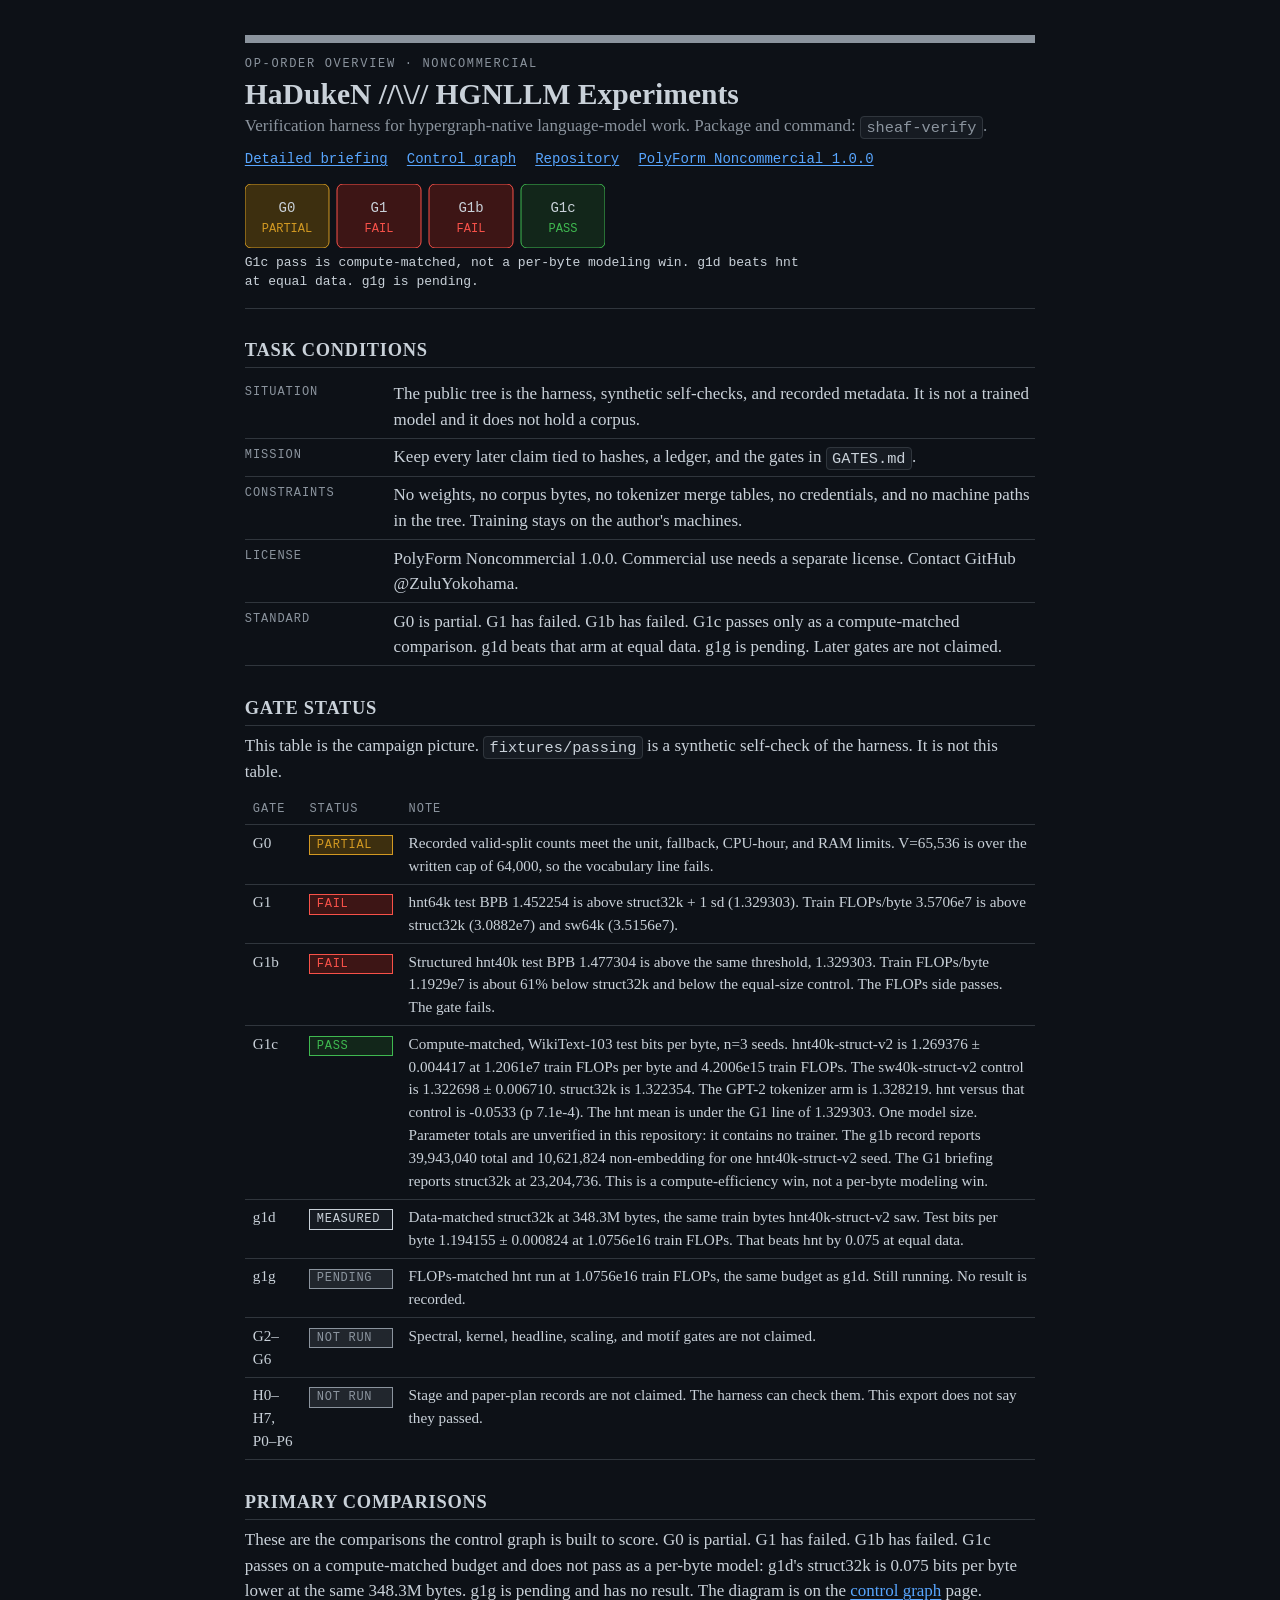
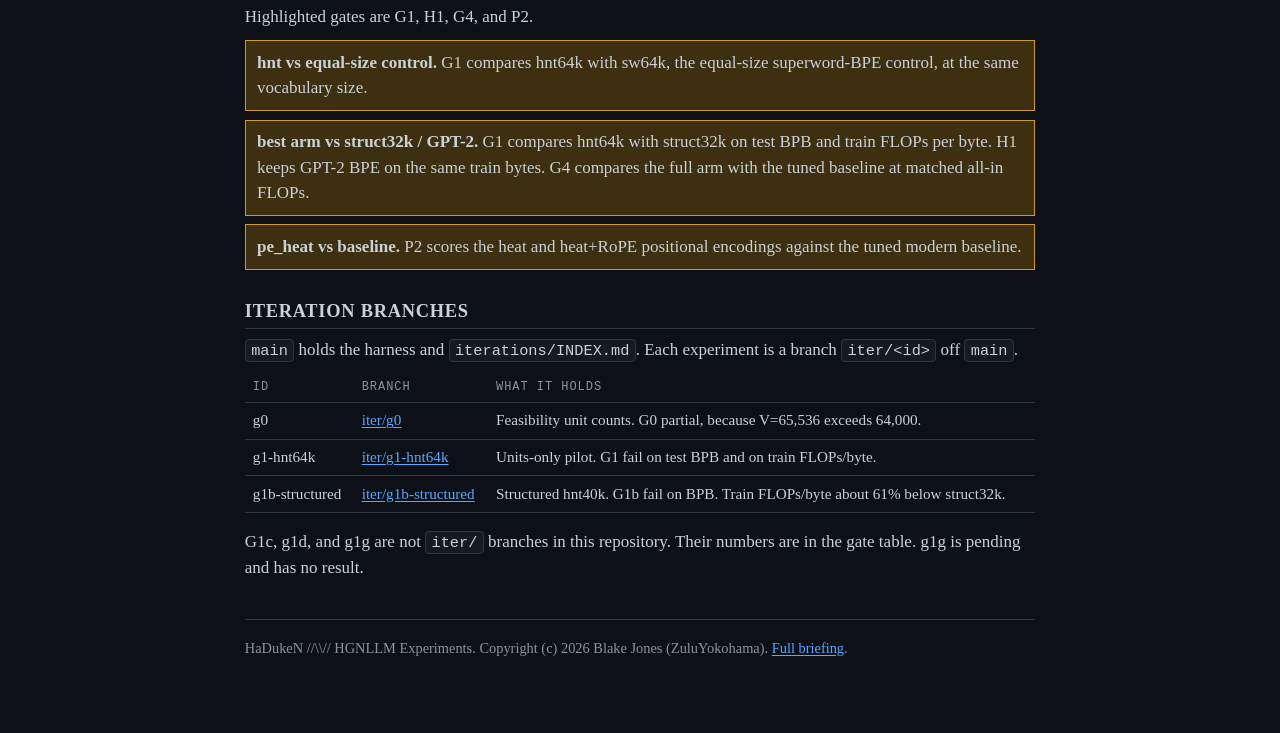
==== docs/index.html @ b0532131 "Date the results amendment 2026-11-23 and mark parameter totals unverified. This repository has no t" ====
<!DOCTYPE html>
<html lang="en">
<head>
  <meta charset="utf-8">
  <meta name="viewport" content="width=device-width, initial-scale=1">
  <meta name="theme-color" content="#0d1117">
  <title>HaDukeN //\\// HGNLLM Experiments — overview</title>
  <link rel="stylesheet" href="style.css">
</head>
<body>
  <header class="banner">
    <p class="kicker">Op-order overview · noncommercial</p>
    <h1>HaDukeN //\\// HGNLLM Experiments</h1>
    <p class="sub">Verification harness for hypergraph-native language-model work. Package and command: <code>sheaf-verify</code>.</p>
    <nav class="local">
      <a href="briefing.html">Detailed briefing</a>
      <a href="graph.html">Control graph</a>
      <a href="https://github.com/ZuluYokohama/HaDukeNN_LLM">Repository</a>
      <a href="https://github.com/ZuluYokohama/HaDukeNN_LLM/blob/main/LICENSE">PolyForm Noncommercial 1.0.0</a>
    </nav>
    <svg class="status-strip" viewBox="0 0 360 64" role="img" aria-label="Gate status: G0 partial, G1 fail, G1b fail, G1c pass (compute-matched). g1g pending.">
      <title>Gate status: G0 partial, G1 fail, G1b fail, G1c pass (compute-matched). g1g pending.</title>
      <rect x="0" y="0" width="84" height="64" rx="6" fill="var(--partial-bg)" stroke="var(--partial)"/>
      <text x="42" y="28" text-anchor="middle" font-family="ui-monospace, Menlo, Consolas, monospace" font-size="14" fill="var(--ink)">G0</text>
      <text x="42" y="48" text-anchor="middle" font-family="ui-monospace, Menlo, Consolas, monospace" font-size="12" fill="var(--partial)">PARTIAL</text>
      <rect x="92" y="0" width="84" height="64" rx="6" fill="var(--fail-bg)" stroke="var(--fail)"/>
      <text x="134" y="28" text-anchor="middle" font-family="ui-monospace, Menlo, Consolas, monospace" font-size="14" fill="var(--ink)">G1</text>
      <text x="134" y="48" text-anchor="middle" font-family="ui-monospace, Menlo, Consolas, monospace" font-size="12" fill="var(--fail)">FAIL</text>
      <rect x="184" y="0" width="84" height="64" rx="6" fill="var(--fail-bg)" stroke="var(--fail)"/>
      <text x="226" y="28" text-anchor="middle" font-family="ui-monospace, Menlo, Consolas, monospace" font-size="14" fill="var(--ink)">G1b</text>
      <text x="226" y="48" text-anchor="middle" font-family="ui-monospace, Menlo, Consolas, monospace" font-size="12" fill="var(--fail)">FAIL</text>
      <rect x="276" y="0" width="84" height="64" rx="6" fill="var(--pass-bg)" stroke="var(--pass)"/>
      <text x="318" y="28" text-anchor="middle" font-family="ui-monospace, Menlo, Consolas, monospace" font-size="14" fill="var(--ink)">G1c</text>
      <text x="318" y="48" text-anchor="middle" font-family="ui-monospace, Menlo, Consolas, monospace" font-size="12" fill="var(--pass)">PASS</text>
    </svg>
    <p class="strip-note">G1c pass is compute-matched, not a per-byte modeling win. g1d beats hnt at equal data. g1g is pending.</p>
  </header>

  <h2>Task conditions</h2>
  <dl class="conditions">
    <div>
      <dt>Situation</dt>
      <dd>The public tree is the harness, synthetic self-checks, and recorded metadata. It is not a trained model and it does not hold a corpus.</dd>
    </div>
    <div>
      <dt>Mission</dt>
      <dd>Keep every later claim tied to hashes, a ledger, and the gates in <code>GATES.md</code>.</dd>
    </div>
    <div>
      <dt>Constraints</dt>
      <dd>No weights, no corpus bytes, no tokenizer merge tables, no credentials, and no machine paths in the tree. Training stays on the author's machines.</dd>
    </div>
    <div>
      <dt>License</dt>
      <dd>PolyForm Noncommercial 1.0.0. Commercial use needs a separate license. Contact GitHub @ZuluYokohama.</dd>
    </div>
    <div>
      <dt>Standard</dt>
      <dd>G0 is partial. G1 has failed. G1b has failed. G1c passes only as a compute-matched comparison. g1d beats that arm at equal data. g1g is pending. Later gates are not claimed.</dd>
    </div>
  </dl>

  <h2>Gate status</h2>
  <p>This table is the campaign picture. <code>fixtures/passing</code> is a synthetic self-check of the harness. It is not this table.</p>
  <div class="table-scroll">
  <table>
    <thead>
      <tr><th>Gate</th><th>Status</th><th>Note</th></tr>
    </thead>
    <tbody>
      <tr>
        <td>G0</td>
        <td><span class="status partial">partial</span></td>
        <td>Recorded valid-split counts meet the unit, fallback, CPU-hour, and RAM limits. V=65,536 is over the written cap of 64,000, so the vocabulary line fails.</td>
      </tr>
      <tr>
        <td>G1</td>
        <td><span class="status fail">fail</span></td>
        <td>hnt64k test BPB 1.452254 is above struct32k + 1 sd (1.329303). Train FLOPs/byte 3.5706e7 is above struct32k (3.0882e7) and sw64k (3.5156e7).</td>
      </tr>
      <tr>
        <td>G1b</td>
        <td><span class="status fail">fail</span></td>
        <td>Structured hnt40k test BPB 1.477304 is above the same threshold, 1.329303. Train FLOPs/byte 1.1929e7 is about 61% below struct32k and below the equal-size control. The FLOPs side passes. The gate fails.</td>
      </tr>
      <tr>
        <td>G1c</td>
        <td><span class="status pass">pass</span></td>
        <td>Compute-matched, WikiText-103 test bits per byte, n=3 seeds. hnt40k-struct-v2 is 1.269376 ± 0.004417 at 1.2061e7 train FLOPs per byte and 4.2006e15 train FLOPs. The sw40k-struct-v2 control is 1.322698 ± 0.006710. struct32k is 1.322354. The GPT-2 tokenizer arm is 1.328219. hnt versus that control is -0.0533 (p 7.1e-4). The hnt mean is under the G1 line of 1.329303. One model size. Parameter totals are unverified in this repository: it contains no trainer. The g1b record reports 39,943,040 total and 10,621,824 non-embedding for one hnt40k-struct-v2 seed. The G1 briefing reports struct32k at 23,204,736. This is a compute-efficiency win, not a per-byte modeling win.</td>
      </tr>
      <tr>
        <td>g1d</td>
        <td><span class="status note">measured</span></td>
        <td>Data-matched struct32k at 348.3M bytes, the same train bytes hnt40k-struct-v2 saw. Test bits per byte 1.194155 ± 0.000824 at 1.0756e16 train FLOPs. That beats hnt by 0.075 at equal data.</td>
      </tr>
      <tr>
        <td>g1g</td>
        <td><span class="status idle">pending</span></td>
        <td>FLOPs-matched hnt run at 1.0756e16 train FLOPs, the same budget as g1d. Still running. No result is recorded.</td>
      </tr>
      <tr>
        <td>G2–G6</td>
        <td><span class="status idle">not run</span></td>
        <td>Spectral, kernel, headline, scaling, and motif gates are not claimed.</td>
      </tr>
      <tr>
        <td>H0–H7, P0–P6</td>
        <td><span class="status idle">not run</span></td>
        <td>Stage and paper-plan records are not claimed. The harness can check them. This export does not say they passed.</td>
      </tr>
    </tbody>
  </table>
  </div>

  <h2>Primary comparisons</h2>
  <p>These are the comparisons the control graph is built to score. G0 is partial. G1 has failed. G1b has failed. G1c passes on a compute-matched budget and does not pass as a per-byte model: g1d's struct32k is 0.075 bits per byte lower at the same 348.3M bytes. g1g is pending and has no result. The diagram is on the <a href="graph.html">control graph</a> page. Highlighted gates are G1, H1, G4, and P2.</p>
  <ul class="comparisons">
    <li class="compare"><strong>hnt vs equal-size control.</strong> G1 compares hnt64k with sw64k, the equal-size superword-BPE control, at the same vocabulary size.</li>
    <li class="compare"><strong>best arm vs struct32k / GPT-2.</strong> G1 compares hnt64k with struct32k on test BPB and train FLOPs per byte. H1 keeps GPT-2 BPE on the same train bytes. G4 compares the full arm with the tuned baseline at matched all-in FLOPs.</li>
    <li class="compare"><strong>pe_heat vs baseline.</strong> P2 scores the heat and heat+RoPE positional encodings against the tuned modern baseline.</li>
  </ul>

  <h2>Iteration branches</h2>
  <p><code>main</code> holds the harness and <code>iterations/INDEX.md</code>. Each experiment is a branch <code>iter/&lt;id&gt;</code> off <code>main</code>.</p>
  <div class="table-scroll">
  <table>
    <thead>
      <tr><th>Id</th><th>Branch</th><th>What it holds</th></tr>
    </thead>
    <tbody>
      <tr>
        <td>g0</td>
        <td><a href="https://github.com/ZuluYokohama/HaDukeNN_LLM/tree/iter/g0">iter/g0</a></td>
        <td>Feasibility unit counts. G0 partial, because V=65,536 exceeds 64,000.</td>
      </tr>
      <tr>
        <td>g1-hnt64k</td>
        <td><a href="https://github.com/ZuluYokohama/HaDukeNN_LLM/tree/iter/g1-hnt64k">iter/g1-hnt64k</a></td>
        <td>Units-only pilot. G1 fail on test BPB and on train FLOPs/byte.</td>
      </tr>
      <tr>
        <td>g1b-structured</td>
        <td><a href="https://github.com/ZuluYokohama/HaDukeNN_LLM/tree/iter/g1b-structured">iter/g1b-structured</a></td>
        <td>Structured hnt40k. G1b fail on BPB. Train FLOPs/byte about 61% below struct32k.</td>
      </tr>
    </tbody>
  </table>
  </div>
  <p>G1c, g1d, and g1g are not <code>iter/</code> branches in this repository. Their numbers are in the gate table. g1g is pending and has no result.</p>

  <footer class="colophon">
    <p>HaDukeN //\\// HGNLLM Experiments. Copyright (c) 2026 Blake Jones (ZuluYokohama). <a href="briefing.html">Full briefing</a>.</p>
  </footer>
</body>
</html>
---- docs/style.css ----
:root {
  color-scheme: dark;
  --ink: #c9d1d9;
  --muted: #8b949e;
  --paper: #0d1117;
  --sheet: #161b22;
  --rule: #30363d;
  --banner-rule: #8b949e;
  --link: #58a6ff;
  --link-hover: #79c0ff;
  --code-bg: #161b22;
  --partial: #d29922;
  --partial-bg: #3d2f0f;
  --fail: #f85149;
  --fail-bg: #3d1515;
  --idle: #8b949e;
  --idle-bg: #21262d;
  --pass: #3fb950;
  --pass-bg: #12261a;
}

* { box-sizing: border-box; }

html { background: var(--paper); color: var(--ink); }

::selection {
  background: #1f4b7a;
  color: var(--ink);
}

body {
  margin: 0 auto;
  max-width: 52rem;
  padding: 2.2rem 1.3rem 4rem;
  font: 17px/1.5 "Iowan Old Style", Palatino, "Palatino Linotype", Georgia, serif;
}

header.banner {
  border-top: 8px solid var(--banner-rule);
  border-bottom: 1px solid var(--rule);
  padding: 0.8rem 0 1rem;
  margin-bottom: 1.4rem;
}

.kicker {
  margin: 0;
  font: 12px/1.4 ui-monospace, "Cascadia Mono", Menlo, Consolas, monospace;
  letter-spacing: 0.14em;
  text-transform: uppercase;
  color: var(--muted);
}

h1 {
  margin: 0.25rem 0 0.15rem;
  font-size: 1.85rem;
  line-height: 1.15;
  font-weight: 650;
}

h2 {
  margin: 1.8rem 0 0.45rem;
  font-size: 1.15rem;
  letter-spacing: 0.04em;
  text-transform: uppercase;
  border-bottom: 1px solid var(--rule);
  padding-bottom: 0.15rem;
}

h3 { margin: 1.1rem 0 0.2rem; font-size: 1.02rem; }

p { margin: 0.45rem 0 0.7rem; }

a {
  color: var(--link);
  text-underline-offset: 0.15em;
}

a:hover { color: var(--link-hover); }

a:focus-visible {
  outline: 2px solid var(--link);
  outline-offset: 2px;
}

code {
  font-family: ui-monospace, "Cascadia Mono", Menlo, Consolas, monospace;
  font-size: 0.9em;
  background: var(--code-bg);
  border: 1px solid var(--rule);
  border-radius: 4px;
  padding: 0.1em 0.35em;
}

.sub { margin: 0; color: var(--muted); }

nav.local {
  display: flex;
  flex-wrap: wrap;
  gap: 0.8rem 1.2rem;
  margin: 0.7rem 0 0;
  font: 14px/1.4 ui-monospace, "Cascadia Mono", Menlo, Consolas, monospace;
}

table {
  width: 100%;
  border-collapse: collapse;
  margin: 0.6rem 0 1rem;
  font-size: 0.95rem;
}

th, td {
  text-align: left;
  vertical-align: top;
  padding: 0.4rem 0.5rem;
  border-bottom: 1px solid var(--rule);
}

th {
  font: 12px/1.3 ui-monospace, "Cascadia Mono", Menlo, Consolas, monospace;
  letter-spacing: 0.08em;
  text-transform: uppercase;
  color: var(--muted);
}

.status {
  display: inline-block;
  min-width: 5.2rem;
  padding: 0.05rem 0.4rem;
  font: 12px/1.4 ui-monospace, "Cascadia Mono", Menlo, Consolas, monospace;
  letter-spacing: 0.06em;
  text-transform: uppercase;
  border: 1px solid currentColor;
}

.status.partial { color: var(--partial); background: var(--partial-bg); }
.status.fail { color: var(--fail); background: var(--fail-bg); }
.status.idle { color: var(--idle); background: var(--idle-bg); }
.status.pass { color: var(--pass); background: var(--pass-bg); }
.status.note { color: var(--ink); background: var(--sheet); }

dl.conditions { margin: 0.4rem 0 1rem; }
dl.conditions div {
  display: grid;
  grid-template-columns: 8.5rem 1fr;
  gap: 0.4rem 0.8rem;
  padding: 0.35rem 0;
  border-bottom: 1px solid var(--rule);
}
dt {
  font: 12px/1.4 ui-monospace, "Cascadia Mono", Menlo, Consolas, monospace;
  letter-spacing: 0.08em;
  text-transform: uppercase;
  color: var(--muted);
  padding-top: 0.15rem;
}
dd { margin: 0; }

ol.order { padding-left: 1.2rem; }
ol.order li { margin: 0.35rem 0; }

footer.colophon {
  margin-top: 2.4rem;
  padding-top: 0.7rem;
  border-top: 1px solid var(--rule);
  color: var(--muted);
  font-size: 0.9rem;
}

ul.comparisons { list-style: none; padding: 0; margin: 0.4rem 0 1rem; }
ul.comparisons li {
  margin: 0 0 0.55rem;
  padding: 0.55rem 0.7rem;
  border: 1px solid var(--rule);
  background: var(--sheet);
}
ul.comparisons li.compare {
  border-color: var(--partial);
  background: var(--partial-bg);
}

.control {
  display: grid;
  grid-template-columns: repeat(9, minmax(4.2rem, 1fr));
  gap: 0.4rem 0.3rem;
  margin: 0.6rem 0 1rem;
  overflow-x: auto;
}
.node {
  border: 1px solid var(--rule);
  background: var(--sheet);
  padding: 0.35rem 0.2rem;
  text-align: center;
  font: 13px/1.3 ui-monospace, "Cascadia Mono", Menlo, Consolas, monospace;
}
.node small { display: block; font: 11px/1.25 Palatino, Georgia, serif; color: var(--muted); }
.node.compare {
  border-color: var(--partial);
  background: var(--partial-bg);
  font-weight: 650;
}
/* 11px captions on the partial wash. --muted there is 4.24:1, under WCAG AA. */
.node.compare small { color: var(--ink); }
pre.mermaid {
  overflow-x: auto;
  padding: 0.8rem;
  background: var(--code-bg);
  color: var(--ink);
  border: 1px solid var(--rule);
  font: 13px/1.35 ui-monospace, "Cascadia Mono", Menlo, Consolas, monospace;
}

@media (max-width: 640px) {
  body { padding: 1.2rem 0.9rem 3rem; }
  dl.conditions div { grid-template-columns: 1fr; gap: 0.1rem; }
  h1 { font-size: 1.45rem; }
  .control { grid-template-columns: repeat(3, minmax(4.2rem, 1fr)); }
}

svg.status-strip {
  width: 100%;
  max-width: 22.5rem;
  height: auto;
  display: block;
  margin: 0.85rem 0 0.15rem;
}

.strip-note {
  margin: 0.4rem 0 0;
  max-width: 36rem;
  color: var(--ink);
  font: 13px/1.45 ui-monospace, "Cascadia Mono", Menlo, Consolas, monospace;
}

.table-scroll {
  overflow-x: auto;
  -webkit-overflow-scrolling: touch;
  margin: 0.6rem 0 1rem;
}

.table-scroll table { margin: 0; }

@media (max-width: 640px) {
  table { font-size: 0.88rem; }
  nav.local a { display: inline-block; padding: 0.35rem 0; }
  .table-scroll { margin-left: -0.15rem; margin-right: -0.15rem; }
}
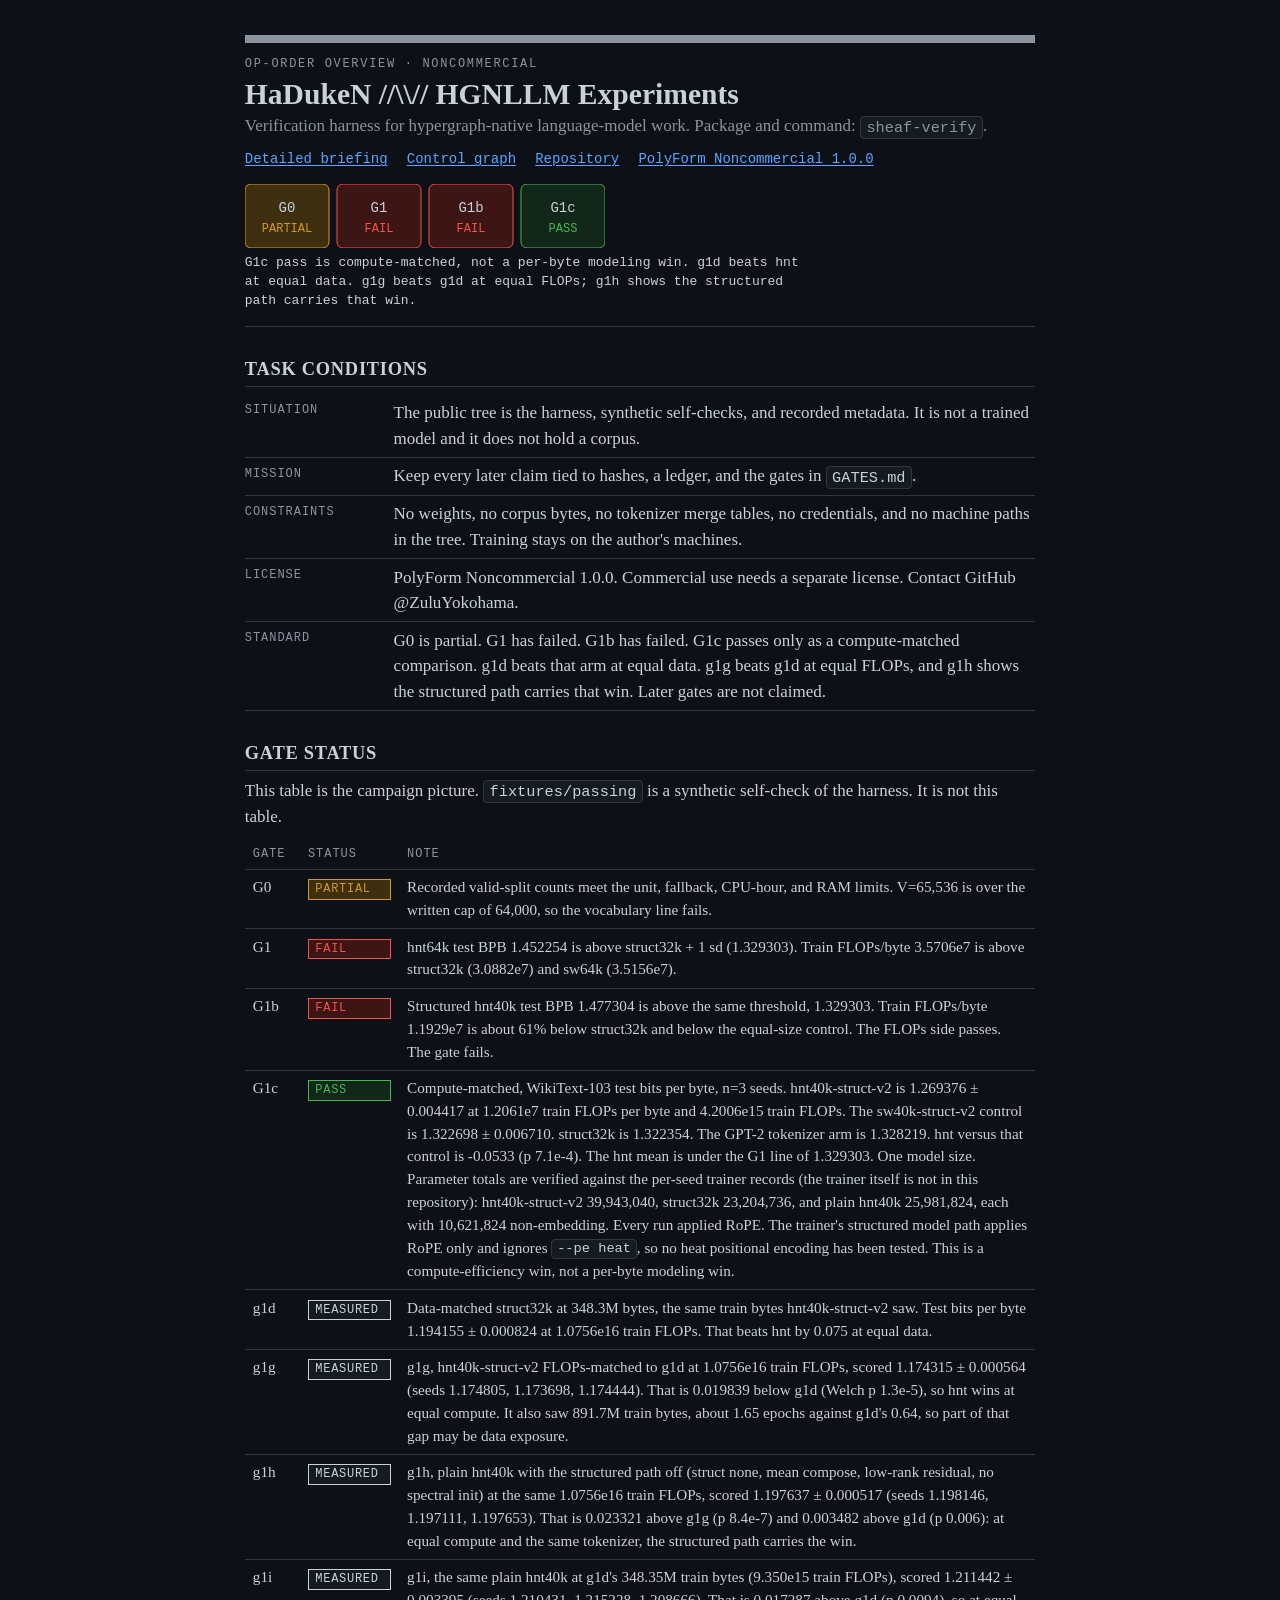
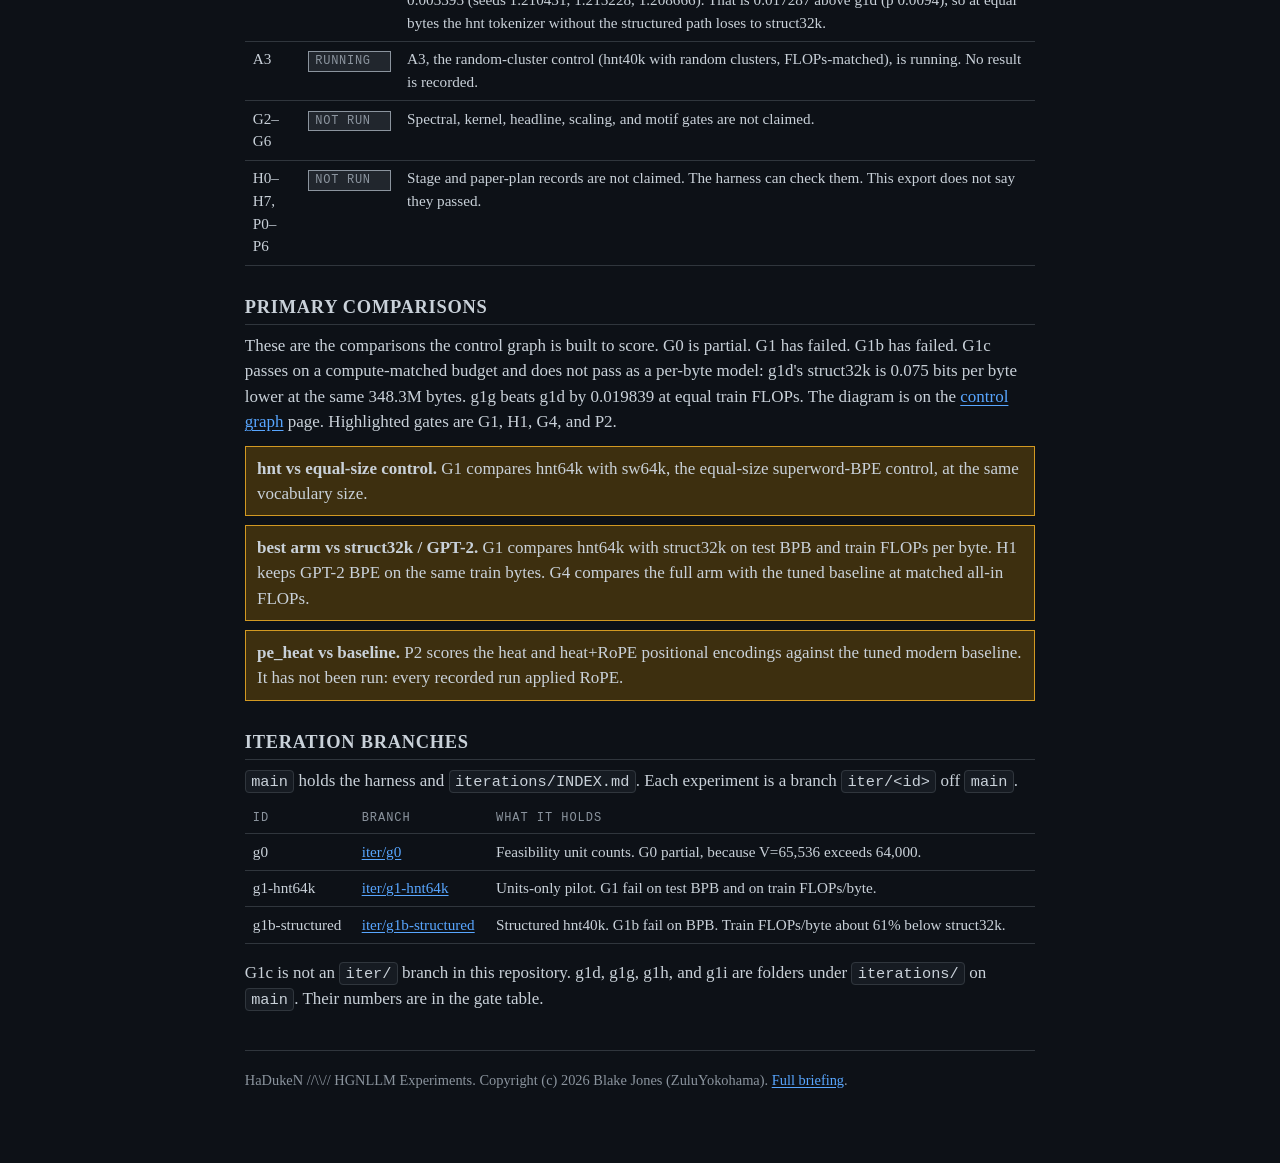
==== commit d3df4992: "Record g1g/g1h/g1i results, tri-state gate trace, generated control graph Results (WikiText-103 test" ====
--- a/docs/index.html
+++ b/docs/index.html
@@ -18,8 +18,8 @@
       <a href="https://github.com/ZuluYokohama/HaDukeNN_LLM">Repository</a>
       <a href="https://github.com/ZuluYokohama/HaDukeNN_LLM/blob/main/LICENSE">PolyForm Noncommercial 1.0.0</a>
     </nav>
-    <svg class="status-strip" viewBox="0 0 360 64" role="img" aria-label="Gate status: G0 partial, G1 fail, G1b fail, G1c pass (compute-matched). g1g pending.">
-      <title>Gate status: G0 partial, G1 fail, G1b fail, G1c pass (compute-matched). g1g pending.</title>
+    <svg class="status-strip" viewBox="0 0 360 64" role="img" aria-label="Gate status: G0 partial, G1 fail, G1b fail, G1c pass (compute-matched). g1g, g1h, g1i measured.">
+      <title>Gate status: G0 partial, G1 fail, G1b fail, G1c pass (compute-matched). g1g, g1h, g1i measured.</title>
       <rect x="0" y="0" width="84" height="64" rx="6" fill="var(--partial-bg)" stroke="var(--partial)"/>
       <text x="42" y="28" text-anchor="middle" font-family="ui-monospace, Menlo, Consolas, monospace" font-size="14" fill="var(--ink)">G0</text>
       <text x="42" y="48" text-anchor="middle" font-family="ui-monospace, Menlo, Consolas, monospace" font-size="12" fill="var(--partial)">PARTIAL</text>
@@ -33,7 +33,7 @@
       <text x="318" y="28" text-anchor="middle" font-family="ui-monospace, Menlo, Consolas, monospace" font-size="14" fill="var(--ink)">G1c</text>
       <text x="318" y="48" text-anchor="middle" font-family="ui-monospace, Menlo, Consolas, monospace" font-size="12" fill="var(--pass)">PASS</text>
     </svg>
-    <p class="strip-note">G1c pass is compute-matched, not a per-byte modeling win. g1d beats hnt at equal data. g1g is pending.</p>
+    <p class="strip-note">G1c pass is compute-matched, not a per-byte modeling win. g1d beats hnt at equal data. g1g beats g1d at equal FLOPs; g1h shows the structured path carries that win.</p>
   </header>
 
   <h2>Task conditions</h2>
@@ -56,7 +56,7 @@
     </div>
     <div>
       <dt>Standard</dt>
-      <dd>G0 is partial. G1 has failed. G1b has failed. G1c passes only as a compute-matched comparison. g1d beats that arm at equal data. g1g is pending. Later gates are not claimed.</dd>
+      <dd>G0 is partial. G1 has failed. G1b has failed. G1c passes only as a compute-matched comparison. g1d beats that arm at equal data. g1g beats g1d at equal FLOPs, and g1h shows the structured path carries that win. Later gates are not claimed.</dd>
     </div>
   </dl>
 
@@ -86,7 +86,7 @@
       <tr>
         <td>G1c</td>
         <td><span class="status pass">pass</span></td>
-        <td>Compute-matched, WikiText-103 test bits per byte, n=3 seeds. hnt40k-struct-v2 is 1.269376 ± 0.004417 at 1.2061e7 train FLOPs per byte and 4.2006e15 train FLOPs. The sw40k-struct-v2 control is 1.322698 ± 0.006710. struct32k is 1.322354. The GPT-2 tokenizer arm is 1.328219. hnt versus that control is -0.0533 (p 7.1e-4). The hnt mean is under the G1 line of 1.329303. One model size. Parameter totals are unverified in this repository: it contains no trainer. The g1b record reports 39,943,040 total and 10,621,824 non-embedding for one hnt40k-struct-v2 seed. The G1 briefing reports struct32k at 23,204,736. This is a compute-efficiency win, not a per-byte modeling win.</td>
+        <td>Compute-matched, WikiText-103 test bits per byte, n=3 seeds. hnt40k-struct-v2 is 1.269376 ± 0.004417 at 1.2061e7 train FLOPs per byte and 4.2006e15 train FLOPs. The sw40k-struct-v2 control is 1.322698 ± 0.006710. struct32k is 1.322354. The GPT-2 tokenizer arm is 1.328219. hnt versus that control is -0.0533 (p 7.1e-4). The hnt mean is under the G1 line of 1.329303. One model size. Parameter totals are verified against the per-seed trainer records (the trainer itself is not in this repository): hnt40k-struct-v2 39,943,040, struct32k 23,204,736, and plain hnt40k 25,981,824, each with 10,621,824 non-embedding. Every run applied RoPE. The trainer's structured model path applies RoPE only and ignores <code>--pe heat</code>, so no heat positional encoding has been tested. This is a compute-efficiency win, not a per-byte modeling win.</td>
       </tr>
       <tr>
         <td>g1d</td>
@@ -95,8 +95,23 @@
       </tr>
       <tr>
         <td>g1g</td>
-        <td><span class="status idle">pending</span></td>
-        <td>FLOPs-matched hnt run at 1.0756e16 train FLOPs, the same budget as g1d. Still running. No result is recorded.</td>
+        <td><span class="status note">measured</span></td>
+        <td>g1g, hnt40k-struct-v2 FLOPs-matched to g1d at 1.0756e16 train FLOPs, scored 1.174315 ± 0.000564 (seeds 1.174805, 1.173698, 1.174444). That is 0.019839 below g1d (Welch p 1.3e-5), so hnt wins at equal compute. It also saw 891.7M train bytes, about 1.65 epochs against g1d's 0.64, so part of that gap may be data exposure.</td>
+      </tr>
+      <tr>
+        <td>g1h</td>
+        <td><span class="status note">measured</span></td>
+        <td>g1h, plain hnt40k with the structured path off (struct none, mean compose, low-rank residual, no spectral init) at the same 1.0756e16 train FLOPs, scored 1.197637 ± 0.000517 (seeds 1.198146, 1.197111, 1.197653). That is 0.023321 above g1g (p 8.4e-7) and 0.003482 above g1d (p 0.006): at equal compute and the same tokenizer, the structured path carries the win.</td>
+      </tr>
+      <tr>
+        <td>g1i</td>
+        <td><span class="status note">measured</span></td>
+        <td>g1i, the same plain hnt40k at g1d's 348.35M train bytes (9.350e15 train FLOPs), scored 1.211442 ± 0.003395 (seeds 1.210431, 1.215228, 1.208666). That is 0.017287 above g1d (p 0.0094), so at equal bytes the hnt tokenizer without the structured path loses to struct32k.</td>
+      </tr>
+      <tr>
+        <td>A3</td>
+        <td><span class="status idle">running</span></td>
+        <td>A3, the random-cluster control (hnt40k with random clusters, FLOPs-matched), is running. No result is recorded.</td>
       </tr>
       <tr>
         <td>G2–G6</td>
@@ -113,11 +128,11 @@
   </div>
 
   <h2>Primary comparisons</h2>
-  <p>These are the comparisons the control graph is built to score. G0 is partial. G1 has failed. G1b has failed. G1c passes on a compute-matched budget and does not pass as a per-byte model: g1d's struct32k is 0.075 bits per byte lower at the same 348.3M bytes. g1g is pending and has no result. The diagram is on the <a href="graph.html">control graph</a> page. Highlighted gates are G1, H1, G4, and P2.</p>
+  <p>These are the comparisons the control graph is built to score. G0 is partial. G1 has failed. G1b has failed. G1c passes on a compute-matched budget and does not pass as a per-byte model: g1d's struct32k is 0.075 bits per byte lower at the same 348.3M bytes. g1g beats g1d by 0.019839 at equal train FLOPs. The diagram is on the <a href="graph.html">control graph</a> page. Highlighted gates are G1, H1, G4, and P2.</p>
   <ul class="comparisons">
     <li class="compare"><strong>hnt vs equal-size control.</strong> G1 compares hnt64k with sw64k, the equal-size superword-BPE control, at the same vocabulary size.</li>
     <li class="compare"><strong>best arm vs struct32k / GPT-2.</strong> G1 compares hnt64k with struct32k on test BPB and train FLOPs per byte. H1 keeps GPT-2 BPE on the same train bytes. G4 compares the full arm with the tuned baseline at matched all-in FLOPs.</li>
-    <li class="compare"><strong>pe_heat vs baseline.</strong> P2 scores the heat and heat+RoPE positional encodings against the tuned modern baseline.</li>
+    <li class="compare"><strong>pe_heat vs baseline.</strong> P2 scores the heat and heat+RoPE positional encodings against the tuned modern baseline. It has not been run: every recorded run applied RoPE.</li>
   </ul>
 
   <h2>Iteration branches</h2>
@@ -146,7 +161,7 @@
     </tbody>
   </table>
   </div>
-  <p>G1c, g1d, and g1g are not <code>iter/</code> branches in this repository. Their numbers are in the gate table. g1g is pending and has no result.</p>
+  <p>G1c is not an <code>iter/</code> branch in this repository. g1d, g1g, g1h, and g1i are folders under <code>iterations/</code> on <code>main</code>. Their numbers are in the gate table.</p>
 
   <footer class="colophon">
     <p>HaDukeN //\\// HGNLLM Experiments. Copyright (c) 2026 Blake Jones (ZuluYokohama). <a href="briefing.html">Full briefing</a>.</p>
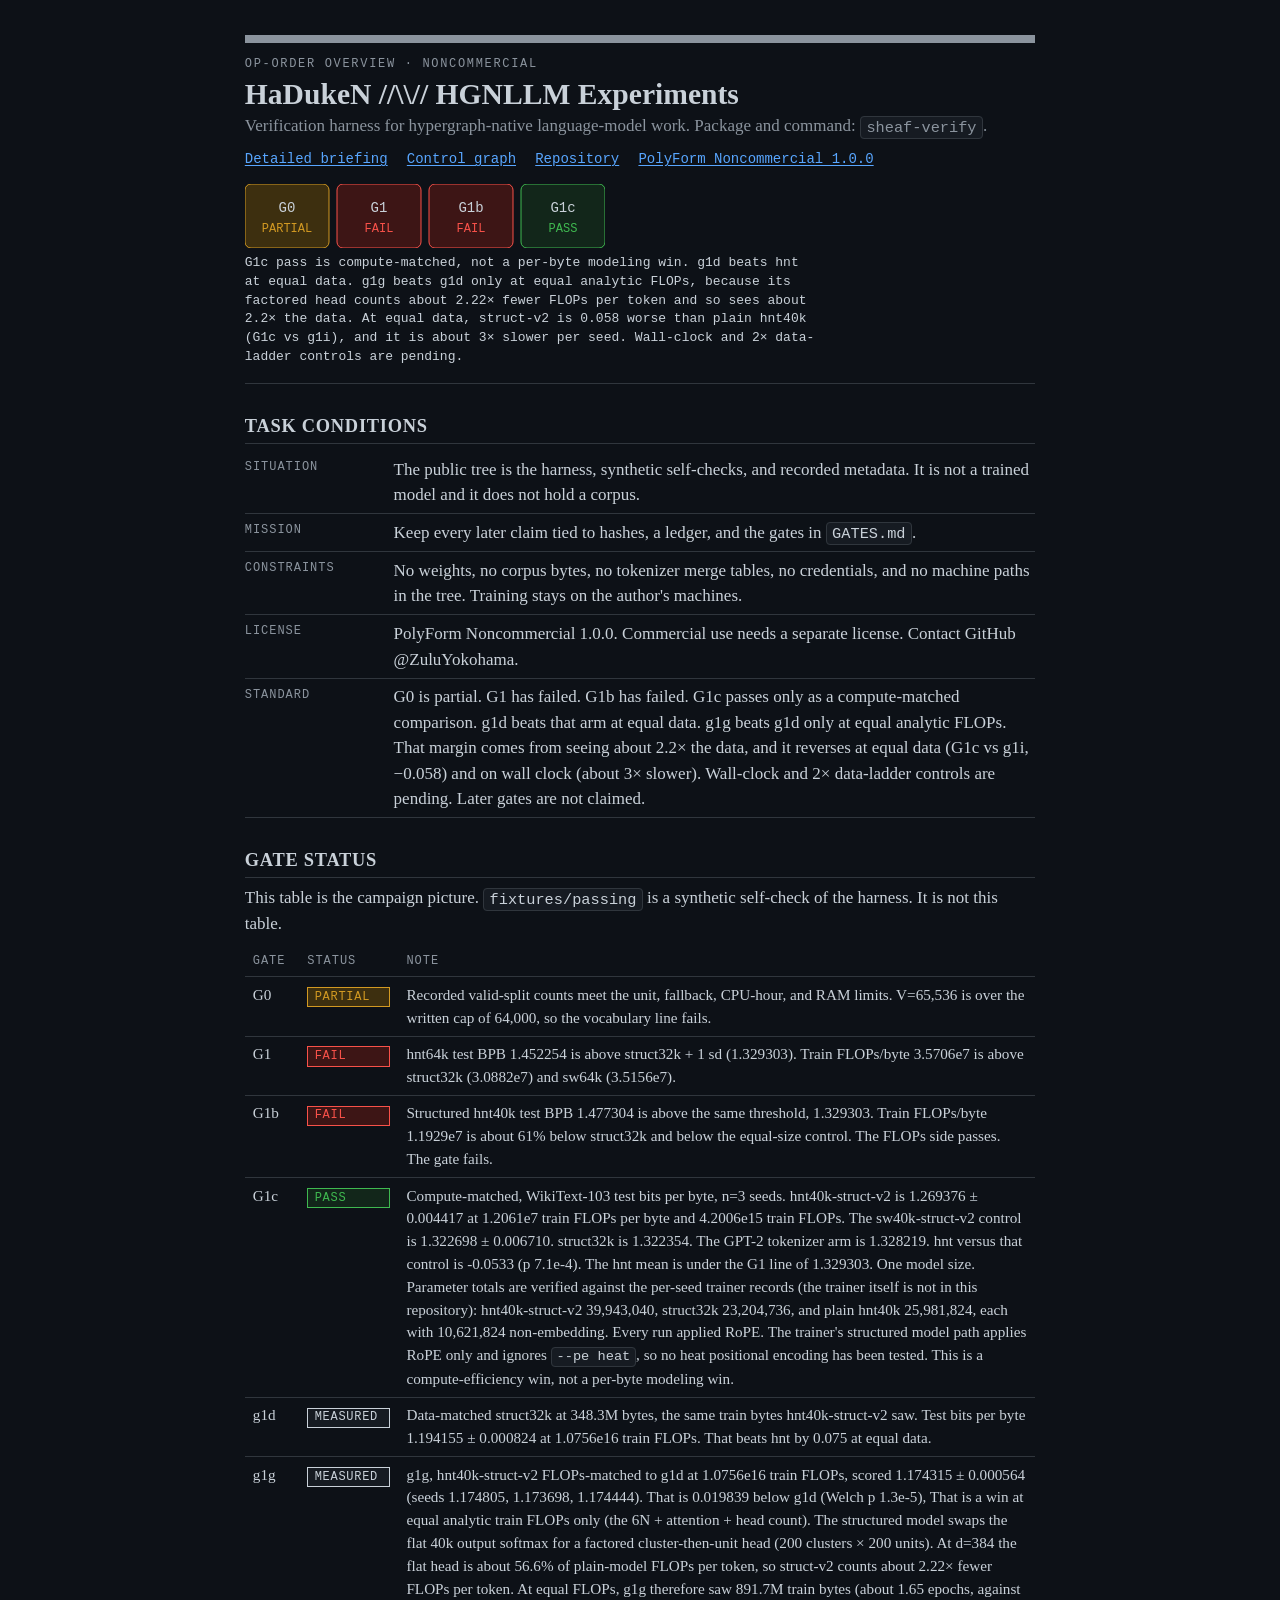
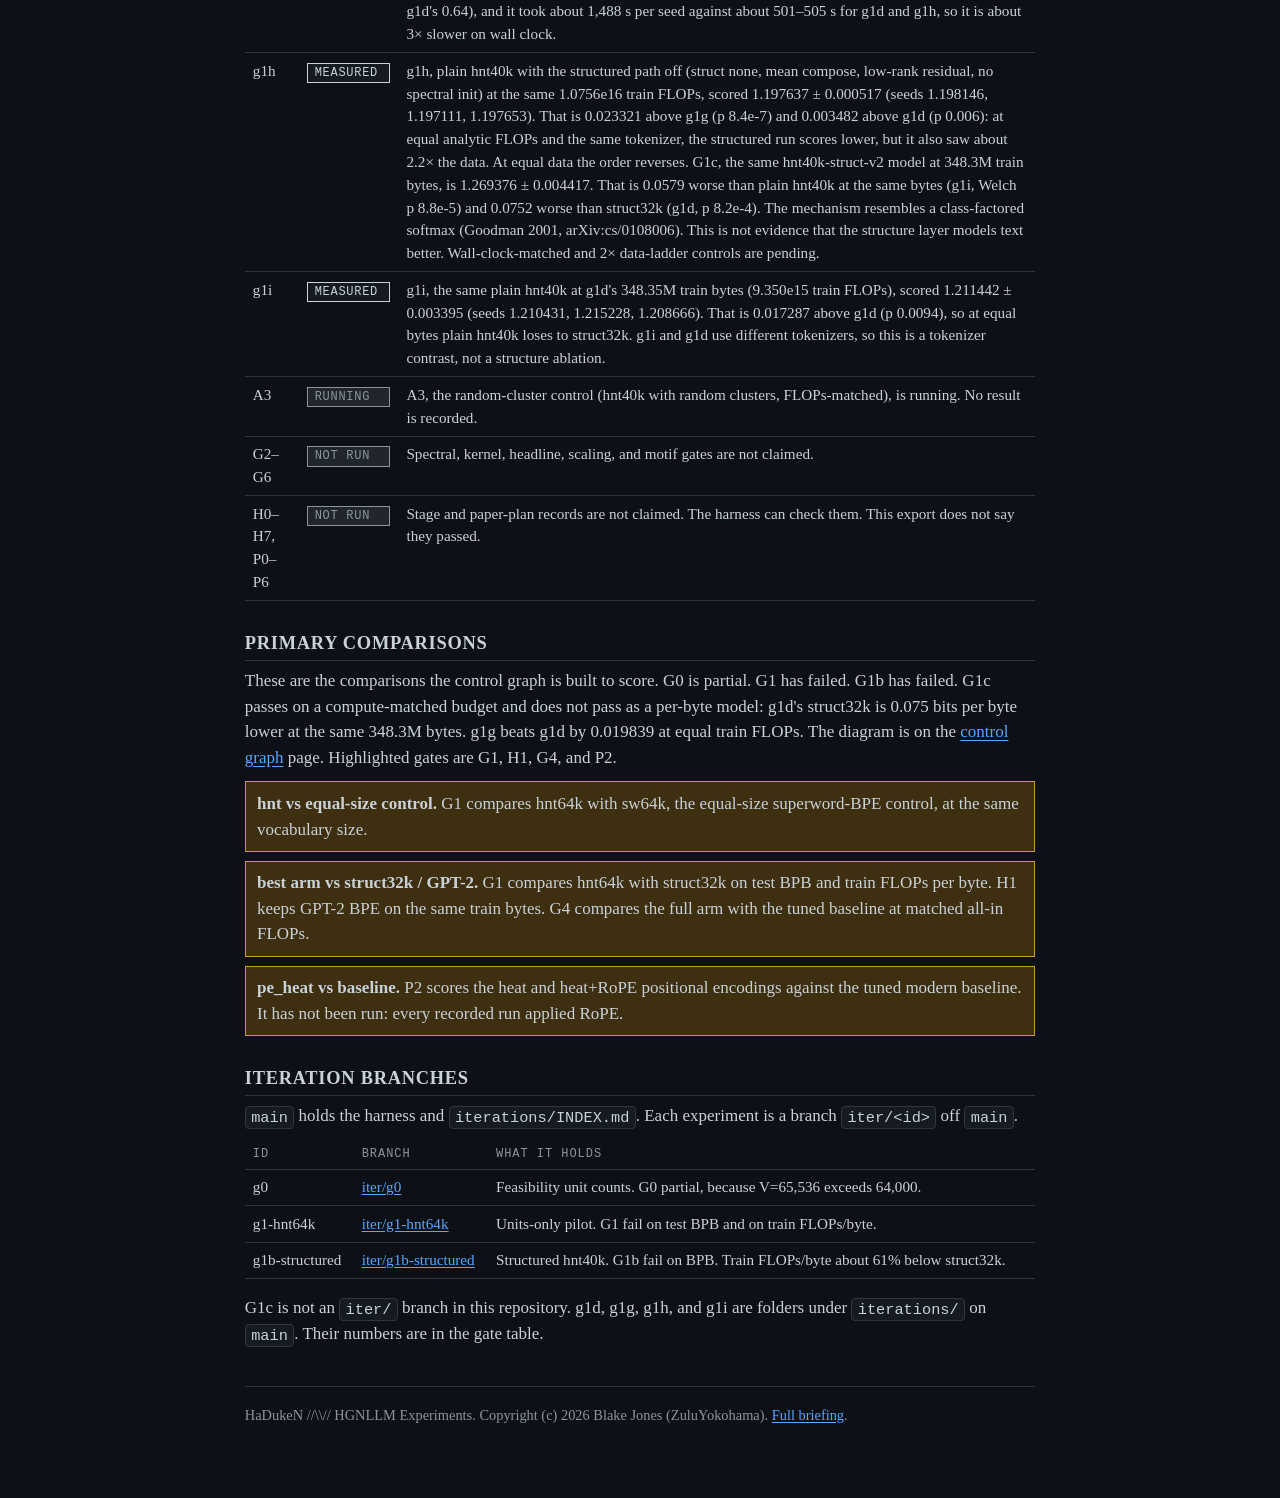
==== commit bff51947: "Scope g1g to equal analytic FLOPs; record equal-data reversal (G1c vs g1i) and wall-clock cost" ====
--- a/docs/index.html
+++ b/docs/index.html
@@ -33,7 +33,7 @@
       <text x="318" y="28" text-anchor="middle" font-family="ui-monospace, Menlo, Consolas, monospace" font-size="14" fill="var(--ink)">G1c</text>
       <text x="318" y="48" text-anchor="middle" font-family="ui-monospace, Menlo, Consolas, monospace" font-size="12" fill="var(--pass)">PASS</text>
     </svg>
-    <p class="strip-note">G1c pass is compute-matched, not a per-byte modeling win. g1d beats hnt at equal data. g1g beats g1d at equal FLOPs; g1h shows the structured path carries that win.</p>
+    <p class="strip-note">G1c pass is compute-matched, not a per-byte modeling win. g1d beats hnt at equal data. g1g beats g1d only at equal analytic FLOPs, because its factored head counts about 2.22× fewer FLOPs per token and so sees about 2.2× the data. At equal data, struct-v2 is 0.058 worse than plain hnt40k (G1c vs g1i), and it is about 3× slower per seed. Wall-clock and 2× data-ladder controls are pending.</p>
   </header>
 
   <h2>Task conditions</h2>
@@ -56,7 +56,7 @@
     </div>
     <div>
       <dt>Standard</dt>
-      <dd>G0 is partial. G1 has failed. G1b has failed. G1c passes only as a compute-matched comparison. g1d beats that arm at equal data. g1g beats g1d at equal FLOPs, and g1h shows the structured path carries that win. Later gates are not claimed.</dd>
+      <dd>G0 is partial. G1 has failed. G1b has failed. G1c passes only as a compute-matched comparison. g1d beats that arm at equal data. g1g beats g1d only at equal analytic FLOPs. That margin comes from seeing about 2.2× the data, and it reverses at equal data (G1c vs g1i, −0.058) and on wall clock (about 3× slower). Wall-clock and 2× data-ladder controls are pending. Later gates are not claimed.</dd>
     </div>
   </dl>
 
@@ -96,17 +96,17 @@
       <tr>
         <td>g1g</td>
         <td><span class="status note">measured</span></td>
-        <td>g1g, hnt40k-struct-v2 FLOPs-matched to g1d at 1.0756e16 train FLOPs, scored 1.174315 ± 0.000564 (seeds 1.174805, 1.173698, 1.174444). That is 0.019839 below g1d (Welch p 1.3e-5), so hnt wins at equal compute. It also saw 891.7M train bytes, about 1.65 epochs against g1d's 0.64, so part of that gap may be data exposure.</td>
+        <td>g1g, hnt40k-struct-v2 FLOPs-matched to g1d at 1.0756e16 train FLOPs, scored 1.174315 ± 0.000564 (seeds 1.174805, 1.173698, 1.174444). That is 0.019839 below g1d (Welch p 1.3e-5), That is a win at equal analytic train FLOPs only (the 6N + attention + head count). The structured model swaps the flat 40k output softmax for a factored cluster-then-unit head (200 clusters × 200 units). At d=384 the flat head is about 56.6% of plain-model FLOPs per token, so struct-v2 counts about 2.22× fewer FLOPs per token. At equal FLOPs, g1g therefore saw 891.7M train bytes (about 1.65 epochs, against g1d's 0.64), and it took about 1,488 s per seed against about 501–505 s for g1d and g1h, so it is about 3× slower on wall clock.</td>
       </tr>
       <tr>
         <td>g1h</td>
         <td><span class="status note">measured</span></td>
-        <td>g1h, plain hnt40k with the structured path off (struct none, mean compose, low-rank residual, no spectral init) at the same 1.0756e16 train FLOPs, scored 1.197637 ± 0.000517 (seeds 1.198146, 1.197111, 1.197653). That is 0.023321 above g1g (p 8.4e-7) and 0.003482 above g1d (p 0.006): at equal compute and the same tokenizer, the structured path carries the win.</td>
+        <td>g1h, plain hnt40k with the structured path off (struct none, mean compose, low-rank residual, no spectral init) at the same 1.0756e16 train FLOPs, scored 1.197637 ± 0.000517 (seeds 1.198146, 1.197111, 1.197653). That is 0.023321 above g1g (p 8.4e-7) and 0.003482 above g1d (p 0.006): at equal analytic FLOPs and the same tokenizer, the structured run scores lower, but it also saw about 2.2× the data. At equal data the order reverses. G1c, the same hnt40k-struct-v2 model at 348.3M train bytes, is 1.269376 ± 0.004417. That is 0.0579 worse than plain hnt40k at the same bytes (g1i, Welch p 8.8e-5) and 0.0752 worse than struct32k (g1d, p 8.2e-4). The mechanism resembles a class-factored softmax (Goodman 2001, arXiv:cs/0108006). This is not evidence that the structure layer models text better. Wall-clock-matched and 2× data-ladder controls are pending.</td>
       </tr>
       <tr>
         <td>g1i</td>
         <td><span class="status note">measured</span></td>
-        <td>g1i, the same plain hnt40k at g1d's 348.35M train bytes (9.350e15 train FLOPs), scored 1.211442 ± 0.003395 (seeds 1.210431, 1.215228, 1.208666). That is 0.017287 above g1d (p 0.0094), so at equal bytes the hnt tokenizer without the structured path loses to struct32k.</td>
+        <td>g1i, the same plain hnt40k at g1d's 348.35M train bytes (9.350e15 train FLOPs), scored 1.211442 ± 0.003395 (seeds 1.210431, 1.215228, 1.208666). That is 0.017287 above g1d (p 0.0094), so at equal bytes plain hnt40k loses to struct32k. g1i and g1d use different tokenizers, so this is a tokenizer contrast, not a structure ablation.</td>
       </tr>
       <tr>
         <td>A3</td>
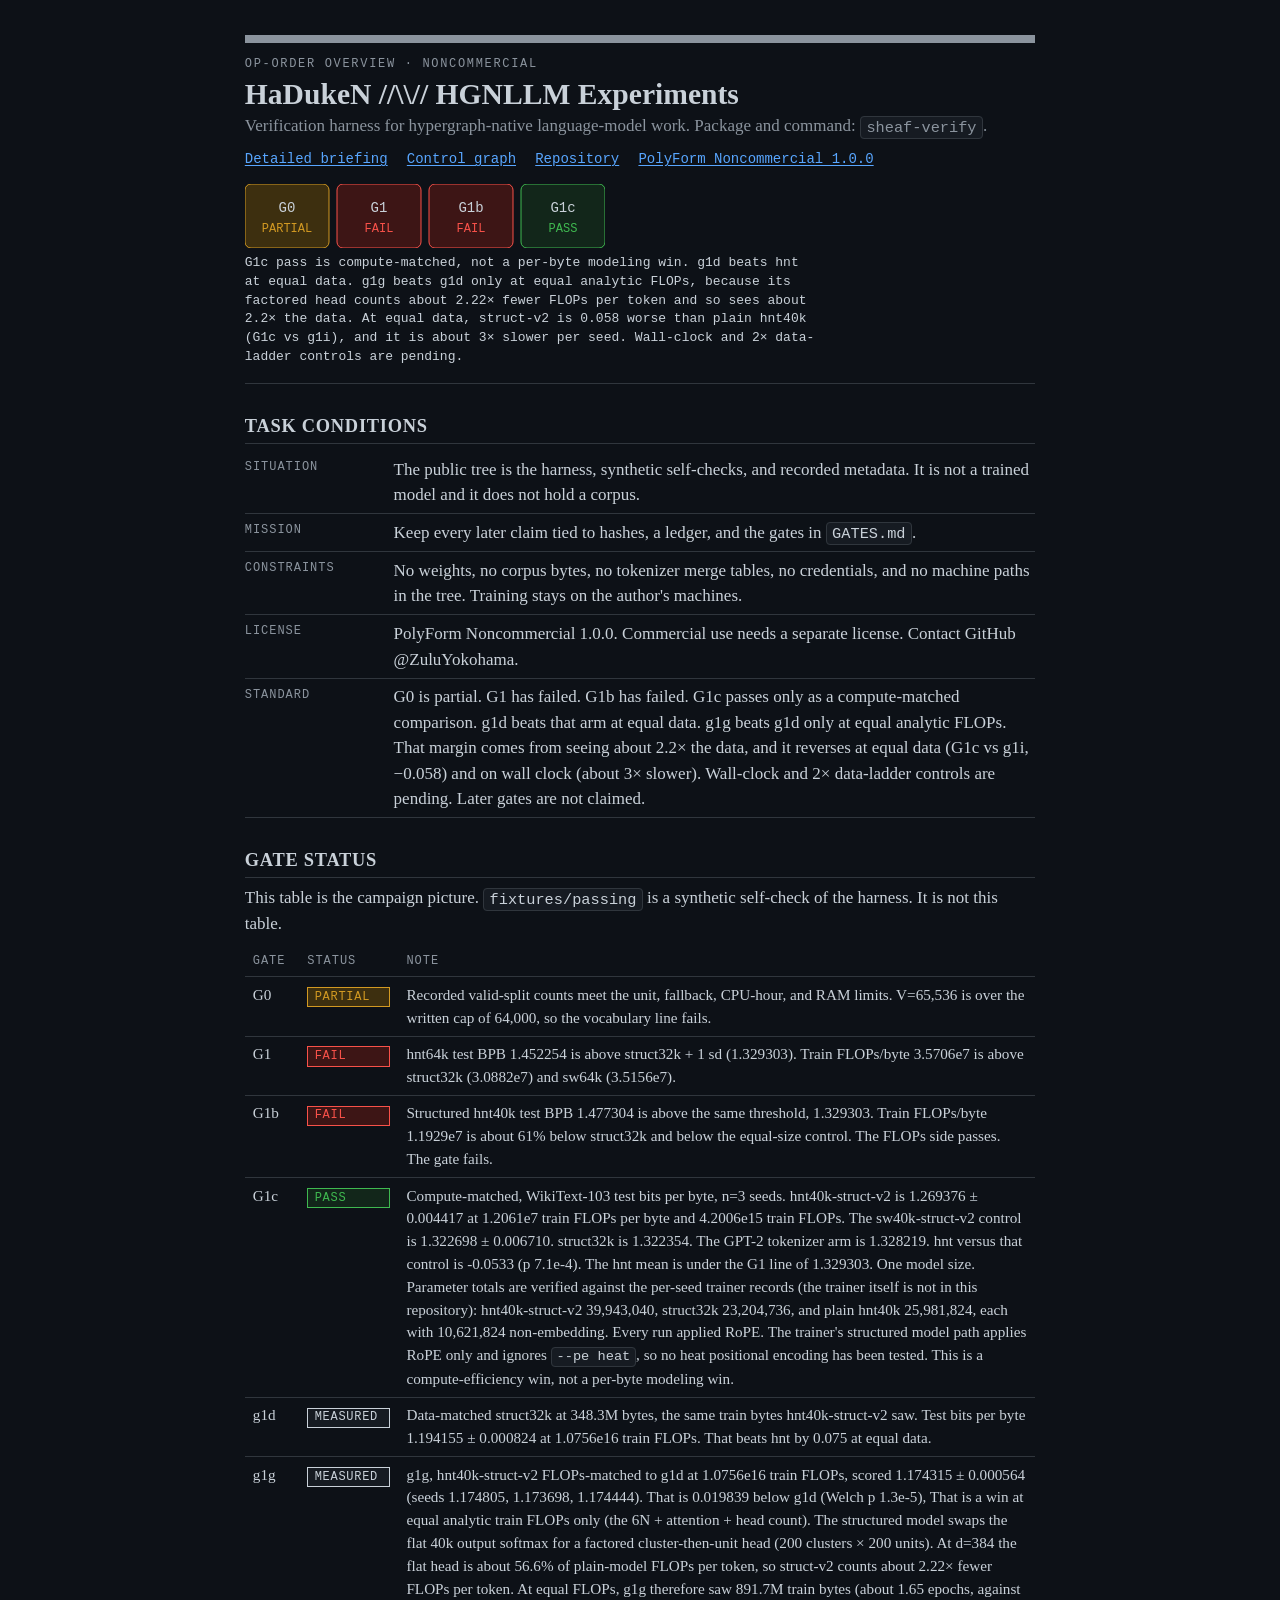
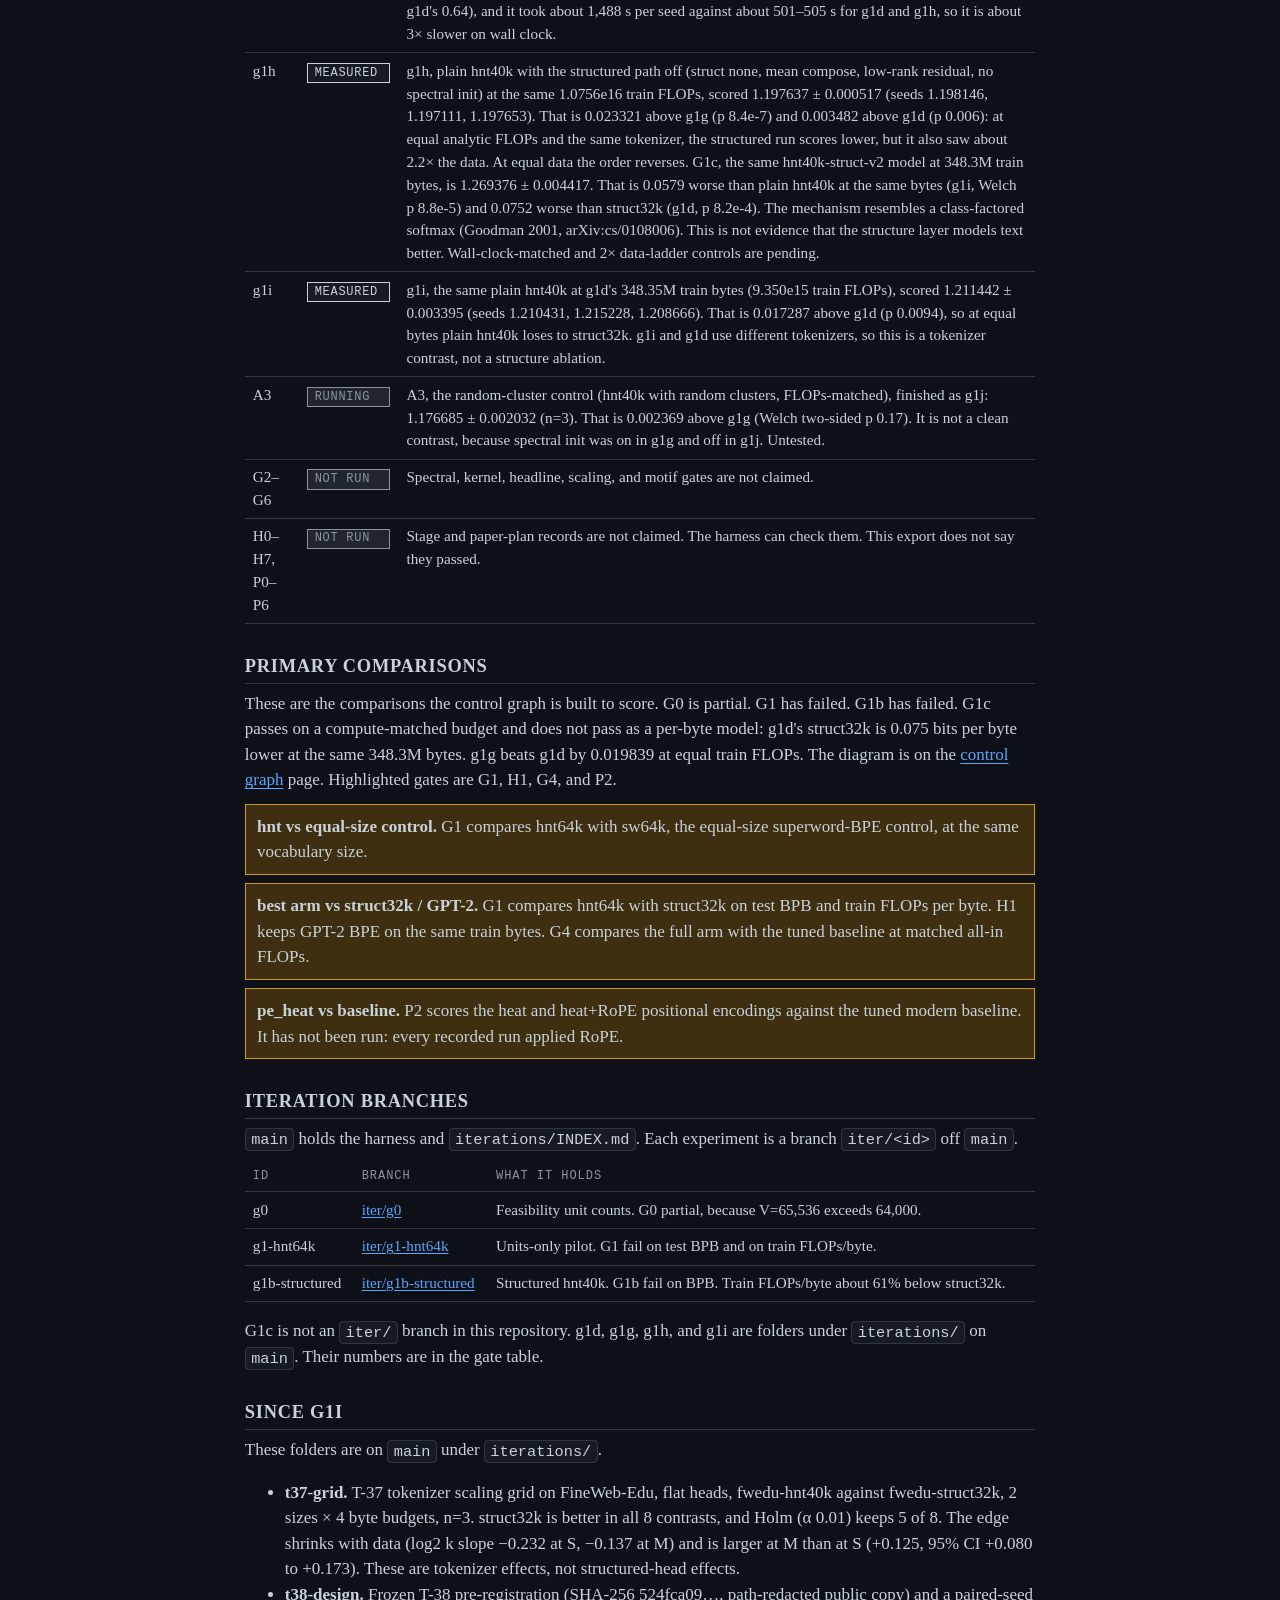
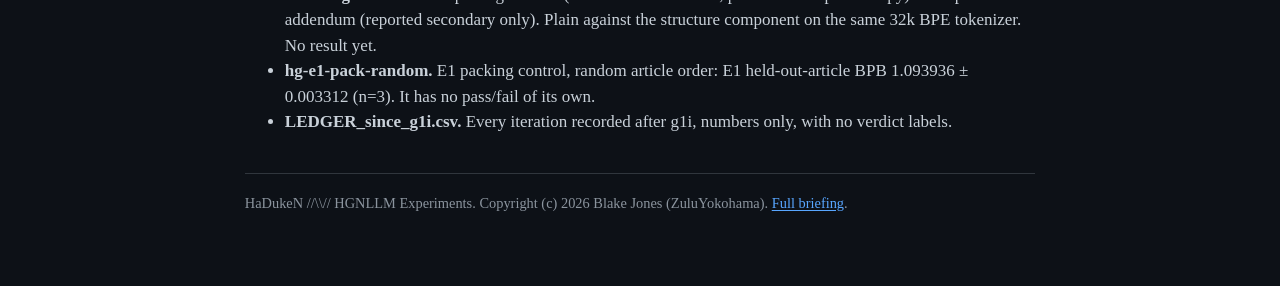
==== commit 674278aa: "Record T-37 tokenizer grid, T-38 frozen prereg and paired addendum, E1 random-packing control, and a" ====
--- a/docs/index.html
+++ b/docs/index.html
@@ -111,7 +111,7 @@
       <tr>
         <td>A3</td>
         <td><span class="status idle">running</span></td>
-        <td>A3, the random-cluster control (hnt40k with random clusters, FLOPs-matched), is running. No result is recorded.</td>
+        <td>A3, the random-cluster control (hnt40k with random clusters, FLOPs-matched), finished as g1j: 1.176685 ± 0.002032 (n=3). That is 0.002369 above g1g (Welch two-sided p 0.17). It is not a clean contrast, because spectral init was on in g1g and off in g1j. Untested.</td>
       </tr>
       <tr>
         <td>G2–G6</td>
@@ -163,6 +163,15 @@
   </div>
   <p>G1c is not an <code>iter/</code> branch in this repository. g1d, g1g, g1h, and g1i are folders under <code>iterations/</code> on <code>main</code>. Their numbers are in the gate table.</p>
 
+  <h2>Since g1i</h2>
+  <p>These folders are on <code>main</code> under <code>iterations/</code>.</p>
+  <ul>
+    <li><strong>t37-grid.</strong> T-37 tokenizer scaling grid on FineWeb-Edu, flat heads, fwedu-hnt40k against fwedu-struct32k, 2 sizes × 4 byte budgets, n=3. struct32k is better in all 8 contrasts, and Holm (α 0.01) keeps 5 of 8. The edge shrinks with data (log2 k slope −0.232 at S, −0.137 at M) and is larger at M than at S (+0.125, 95% CI +0.080 to +0.173). These are tokenizer effects, not structured-head effects.</li>
+    <li><strong>t38-design.</strong> Frozen T-38 pre-registration (SHA-256 524fca09…, path-redacted public copy) and a paired-seed addendum (reported secondary only). Plain against the structure component on the same 32k BPE tokenizer. No result yet.</li>
+    <li><strong>hg-e1-pack-random.</strong> E1 packing control, random article order: E1 held-out-article BPB 1.093936 ± 0.003312 (n=3). It has no pass/fail of its own.</li>
+    <li><strong>LEDGER_since_g1i.csv.</strong> Every iteration recorded after g1i, numbers only, with no verdict labels.</li>
+  </ul>
+
   <footer class="colophon">
     <p>HaDukeN //\\// HGNLLM Experiments. Copyright (c) 2026 Blake Jones (ZuluYokohama). <a href="briefing.html">Full briefing</a>.</p>
   </footer>
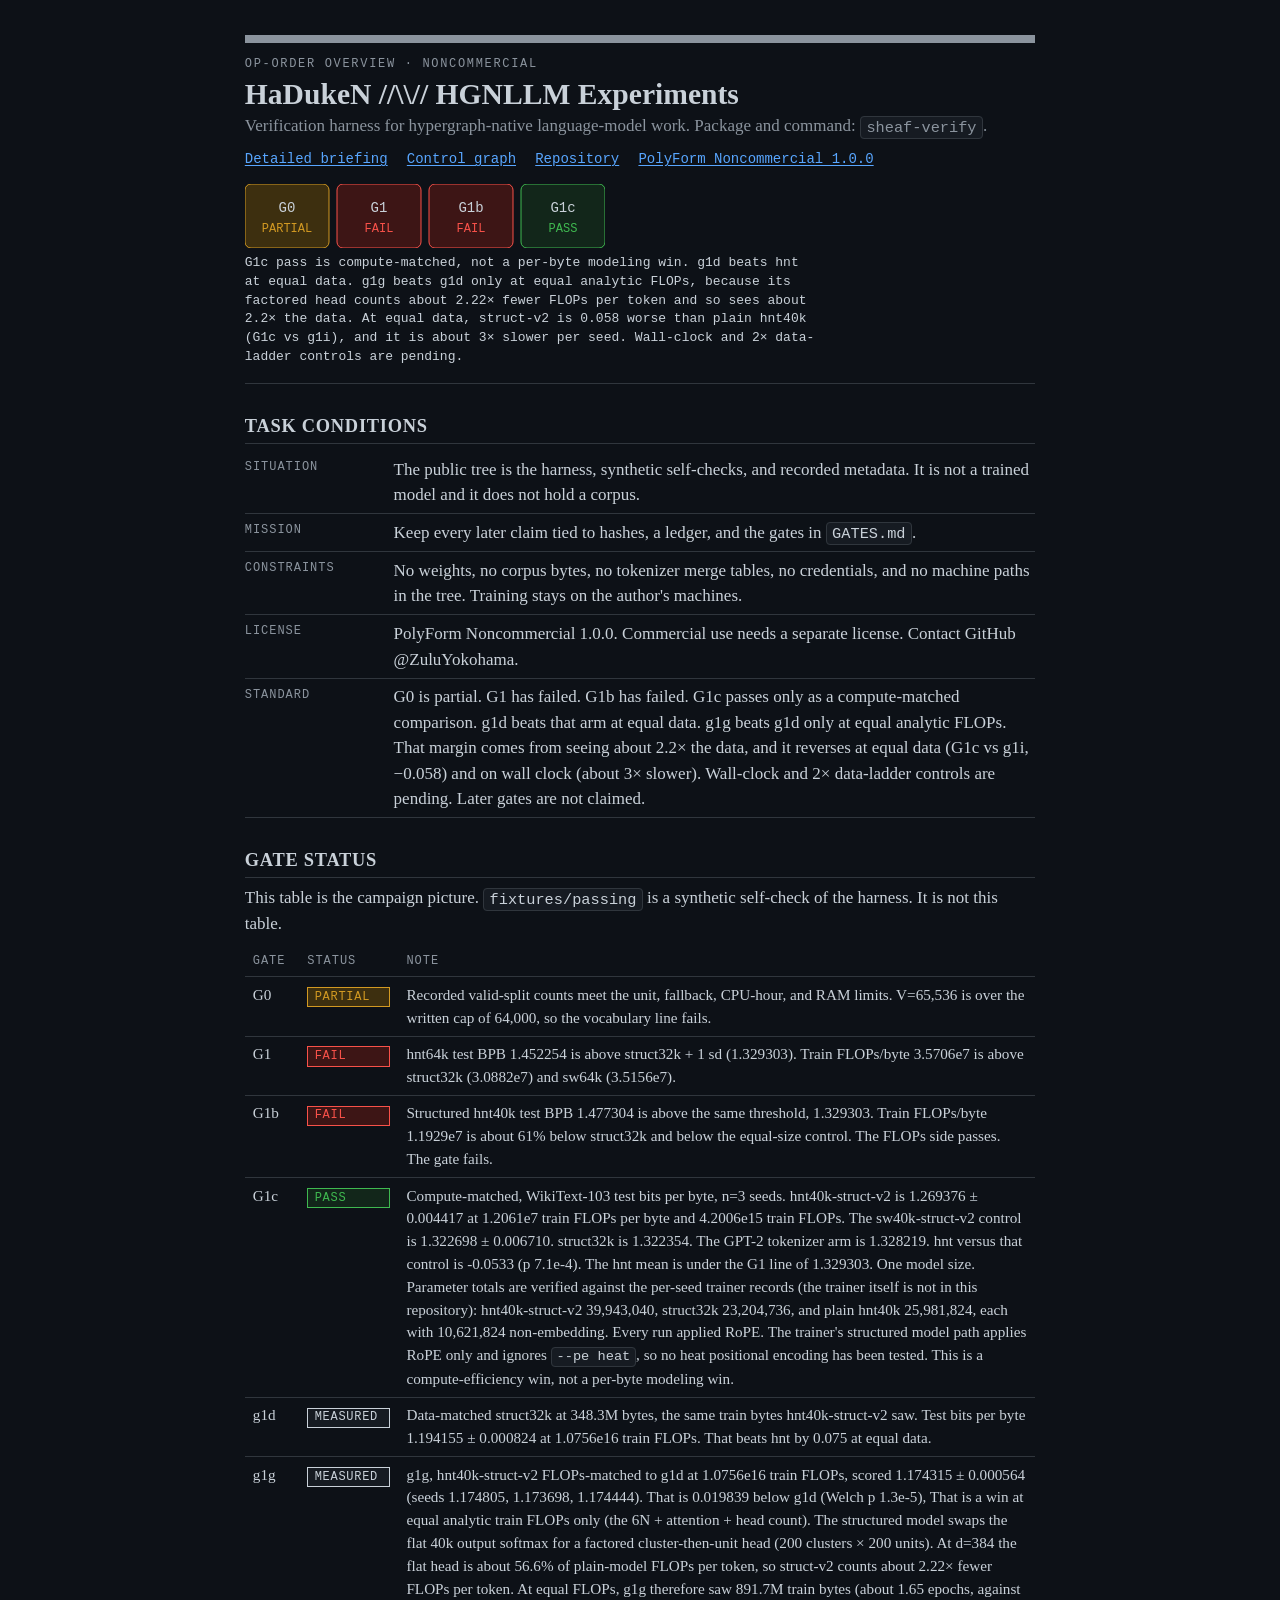
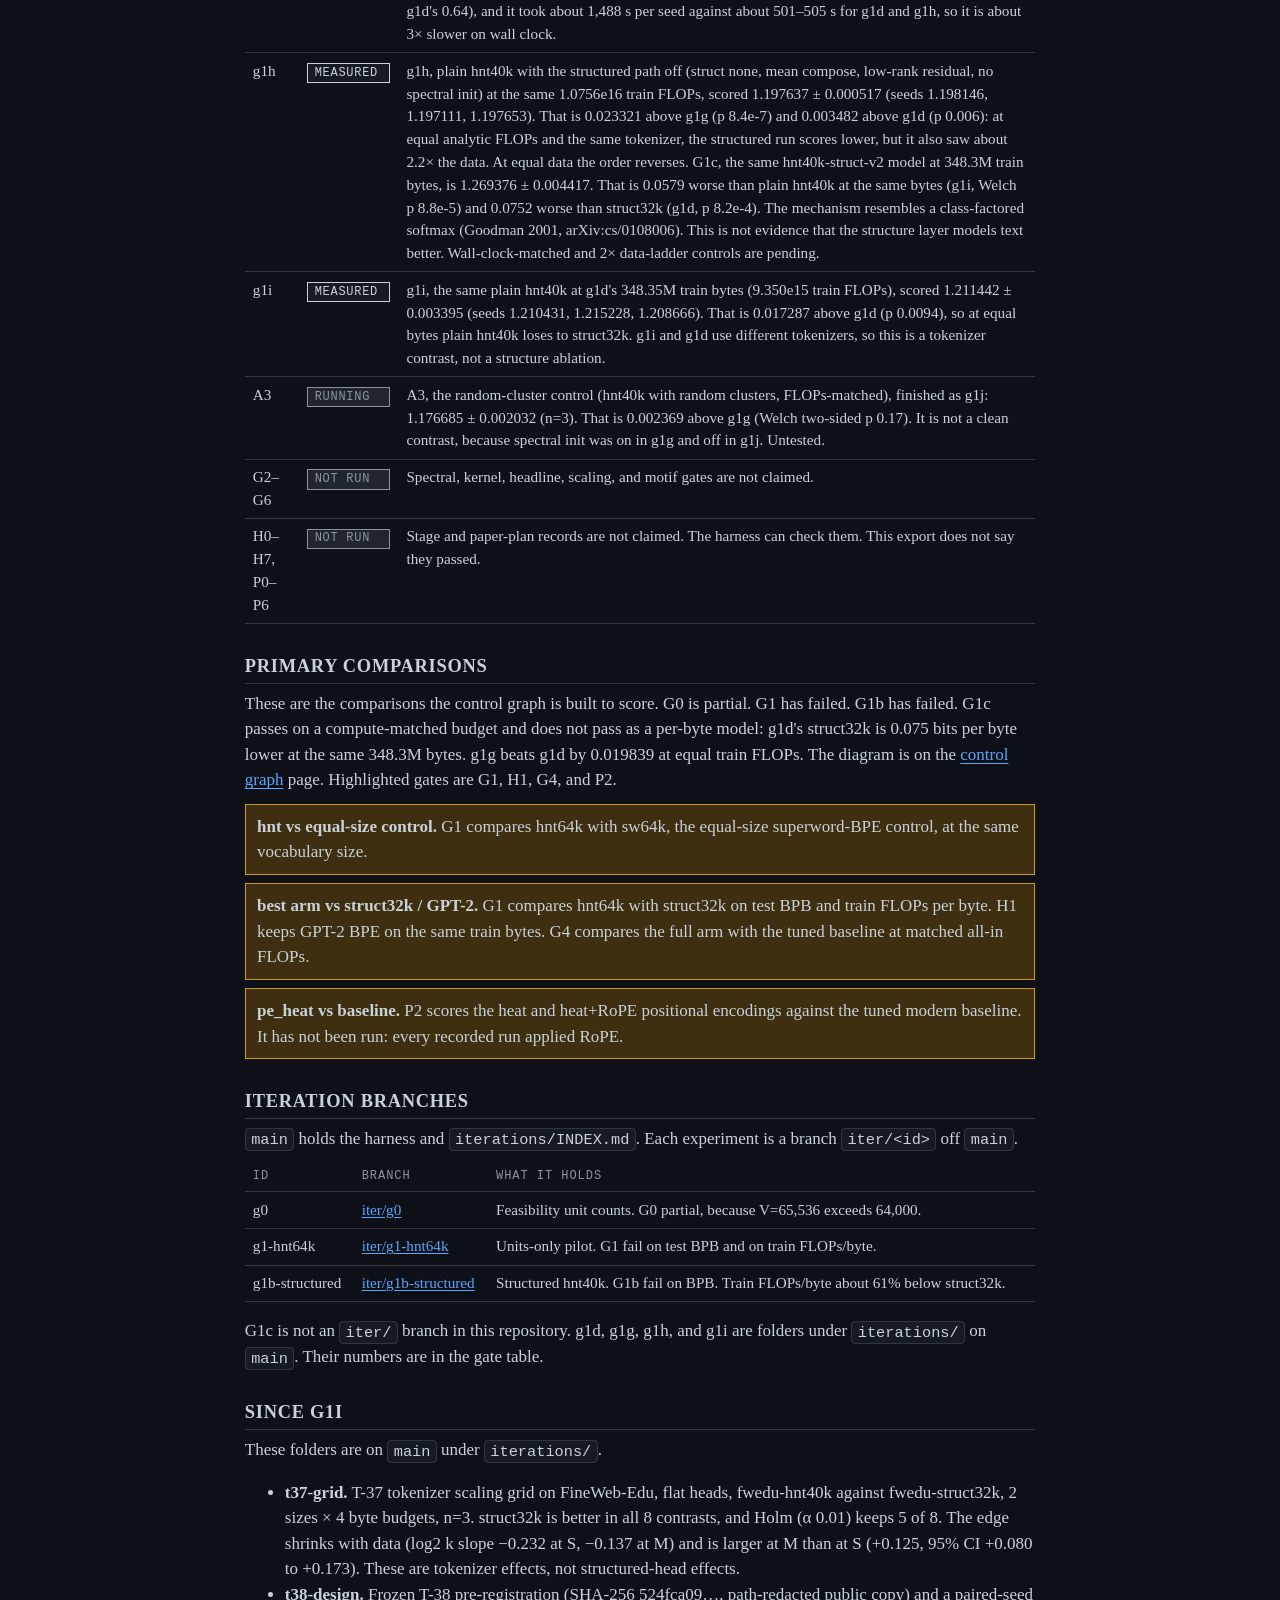
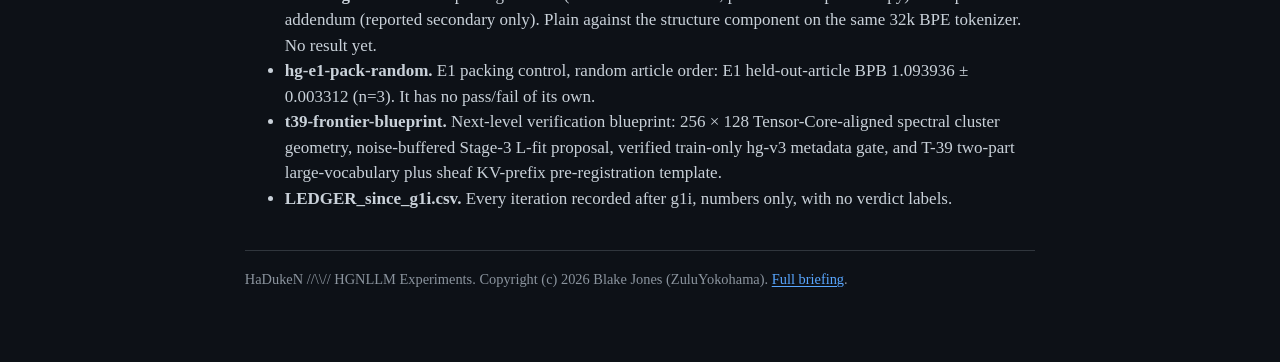
==== commit a55532d7: "Import HaDukeNN_LLM v0.9.0 tri-machine build onto origin/main. The v0.9.0 zip baseline is not on the" ====
--- a/docs/index.html
+++ b/docs/index.html
@@ -169,6 +169,7 @@
     <li><strong>t37-grid.</strong> T-37 tokenizer scaling grid on FineWeb-Edu, flat heads, fwedu-hnt40k against fwedu-struct32k, 2 sizes × 4 byte budgets, n=3. struct32k is better in all 8 contrasts, and Holm (α 0.01) keeps 5 of 8. The edge shrinks with data (log2 k slope −0.232 at S, −0.137 at M) and is larger at M than at S (+0.125, 95% CI +0.080 to +0.173). These are tokenizer effects, not structured-head effects.</li>
     <li><strong>t38-design.</strong> Frozen T-38 pre-registration (SHA-256 524fca09…, path-redacted public copy) and a paired-seed addendum (reported secondary only). Plain against the structure component on the same 32k BPE tokenizer. No result yet.</li>
     <li><strong>hg-e1-pack-random.</strong> E1 packing control, random article order: E1 held-out-article BPB 1.093936 ± 0.003312 (n=3). It has no pass/fail of its own.</li>
+    <li><strong>t39-frontier-blueprint.</strong> Next-level verification blueprint: 256 × 128 Tensor-Core-aligned spectral cluster geometry, noise-buffered Stage-3 L-fit proposal, verified train-only hg-v3 metadata gate, and T-39 two-part large-vocabulary plus sheaf KV-prefix pre-registration template.</li>
     <li><strong>LEDGER_since_g1i.csv.</strong> Every iteration recorded after g1i, numbers only, with no verdict labels.</li>
   </ul>
 
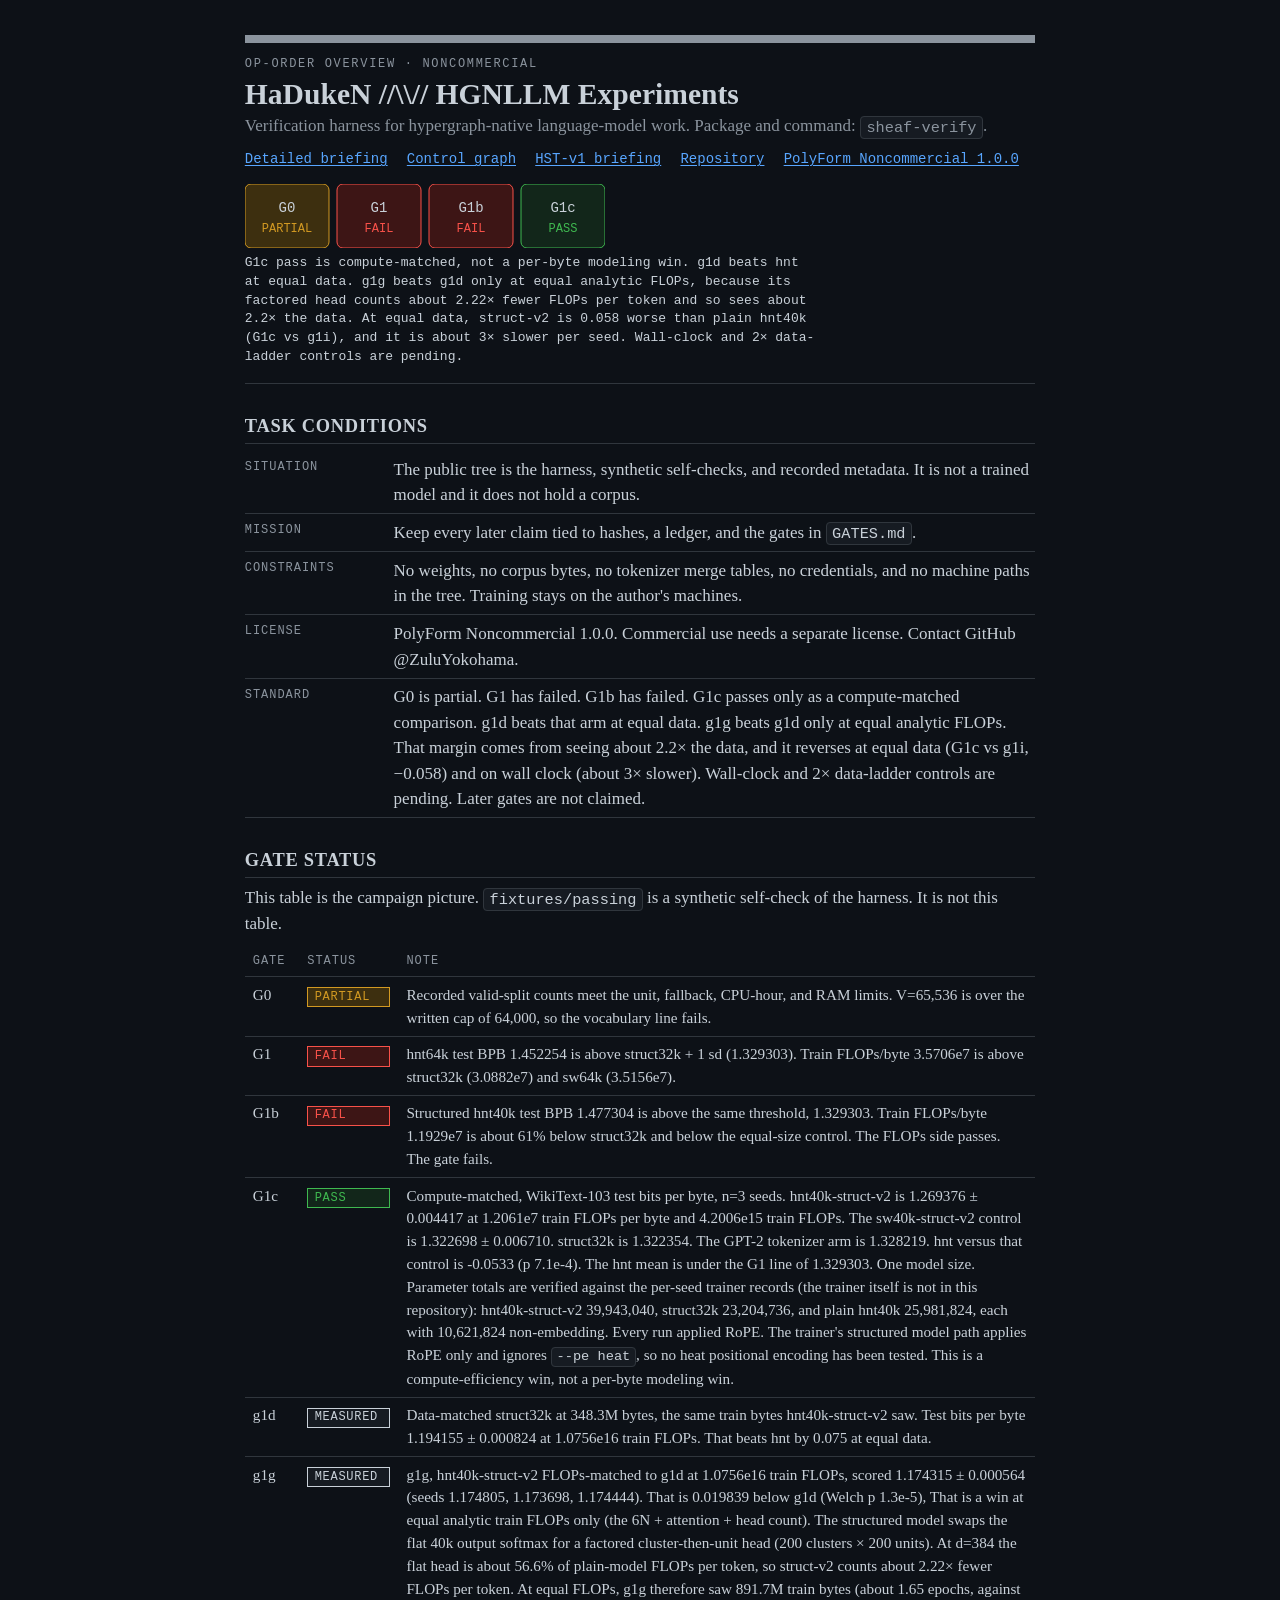
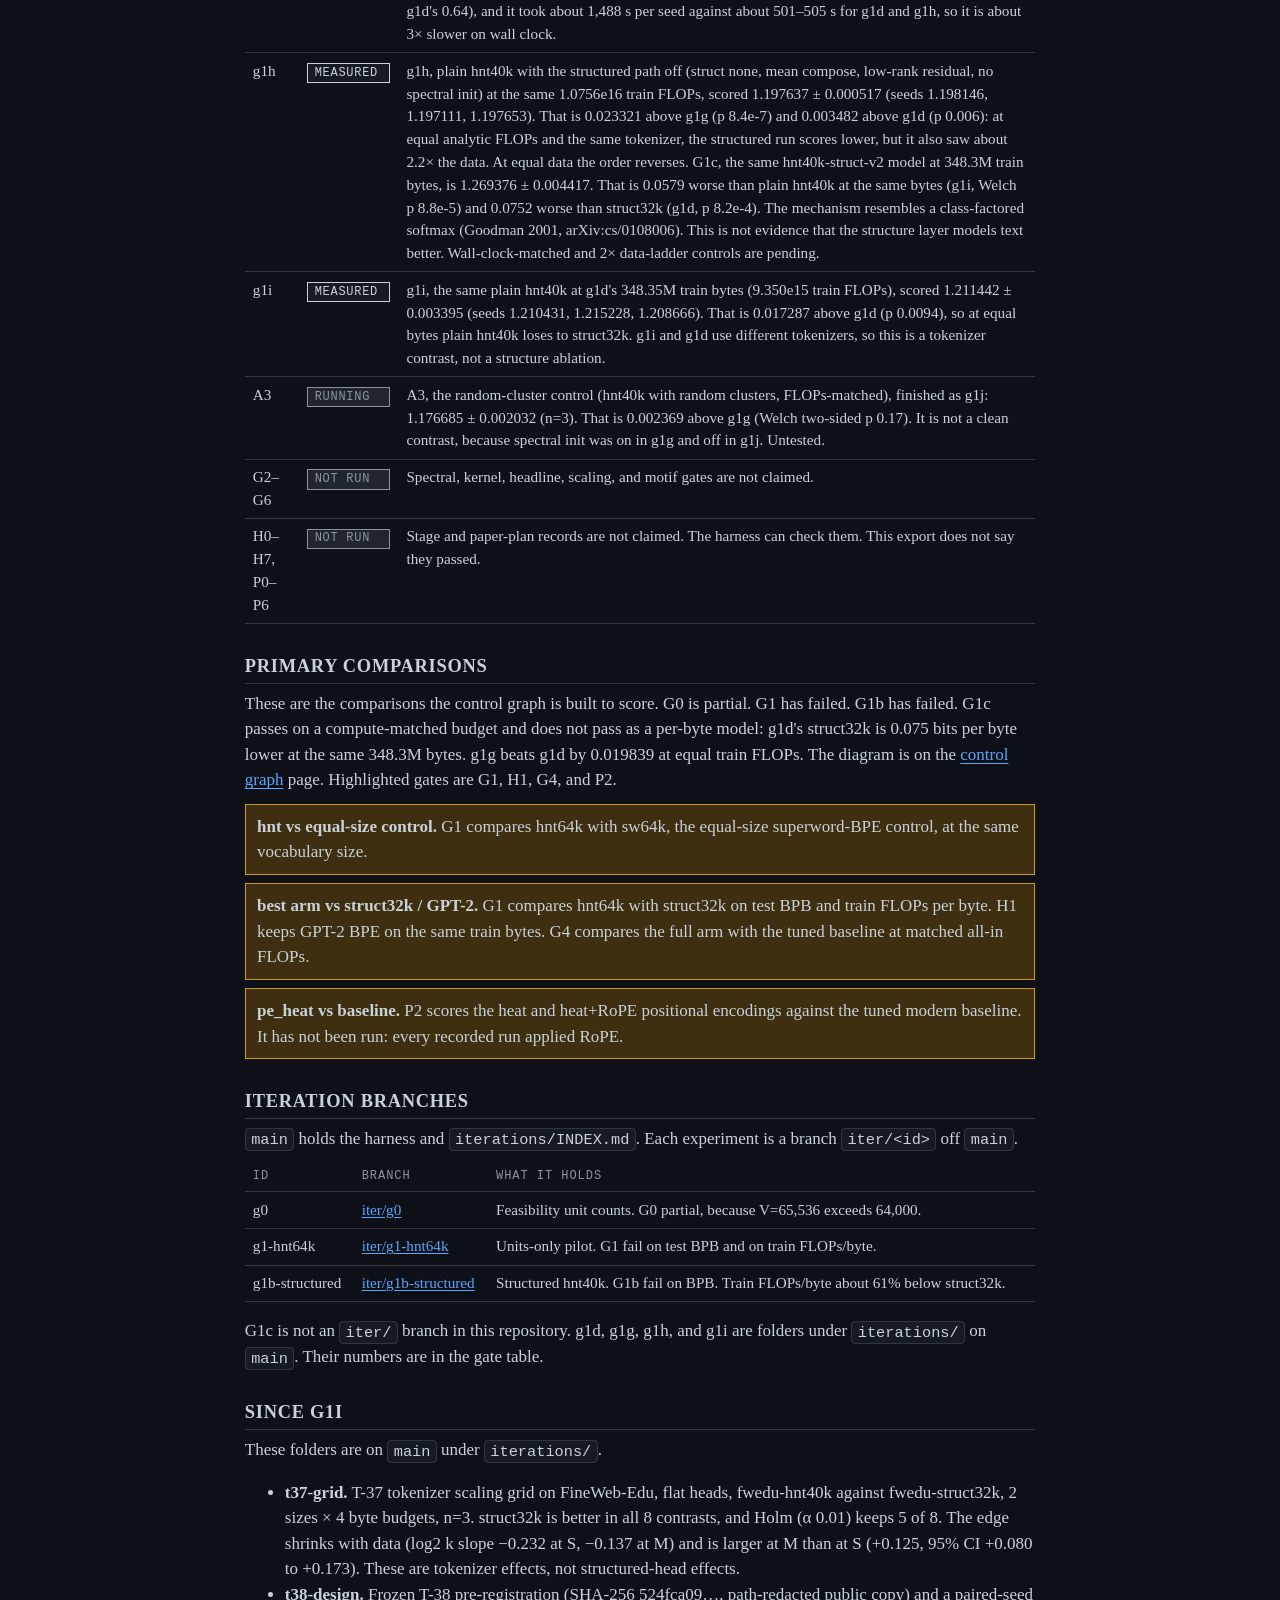
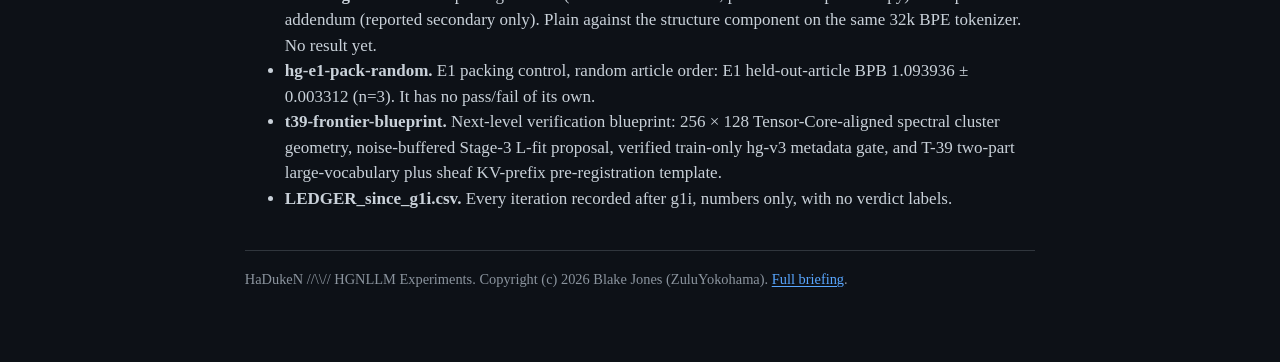
==== commit 77c7f867: "Correct HST-v1 briefing claims to match the LapBeast audit. Label the T-49 48 KB equal-bytes result " ====
--- a/docs/index.html
+++ b/docs/index.html
@@ -15,6 +15,7 @@
     <nav class="local">
       <a href="briefing.html">Detailed briefing</a>
       <a href="graph.html">Control graph</a>
+      <a href="HST-v1-briefing.html">HST-v1 briefing</a>
       <a href="https://github.com/ZuluYokohama/HaDukeNN_LLM">Repository</a>
       <a href="https://github.com/ZuluYokohama/HaDukeNN_LLM/blob/main/LICENSE">PolyForm Noncommercial 1.0.0</a>
     </nav>
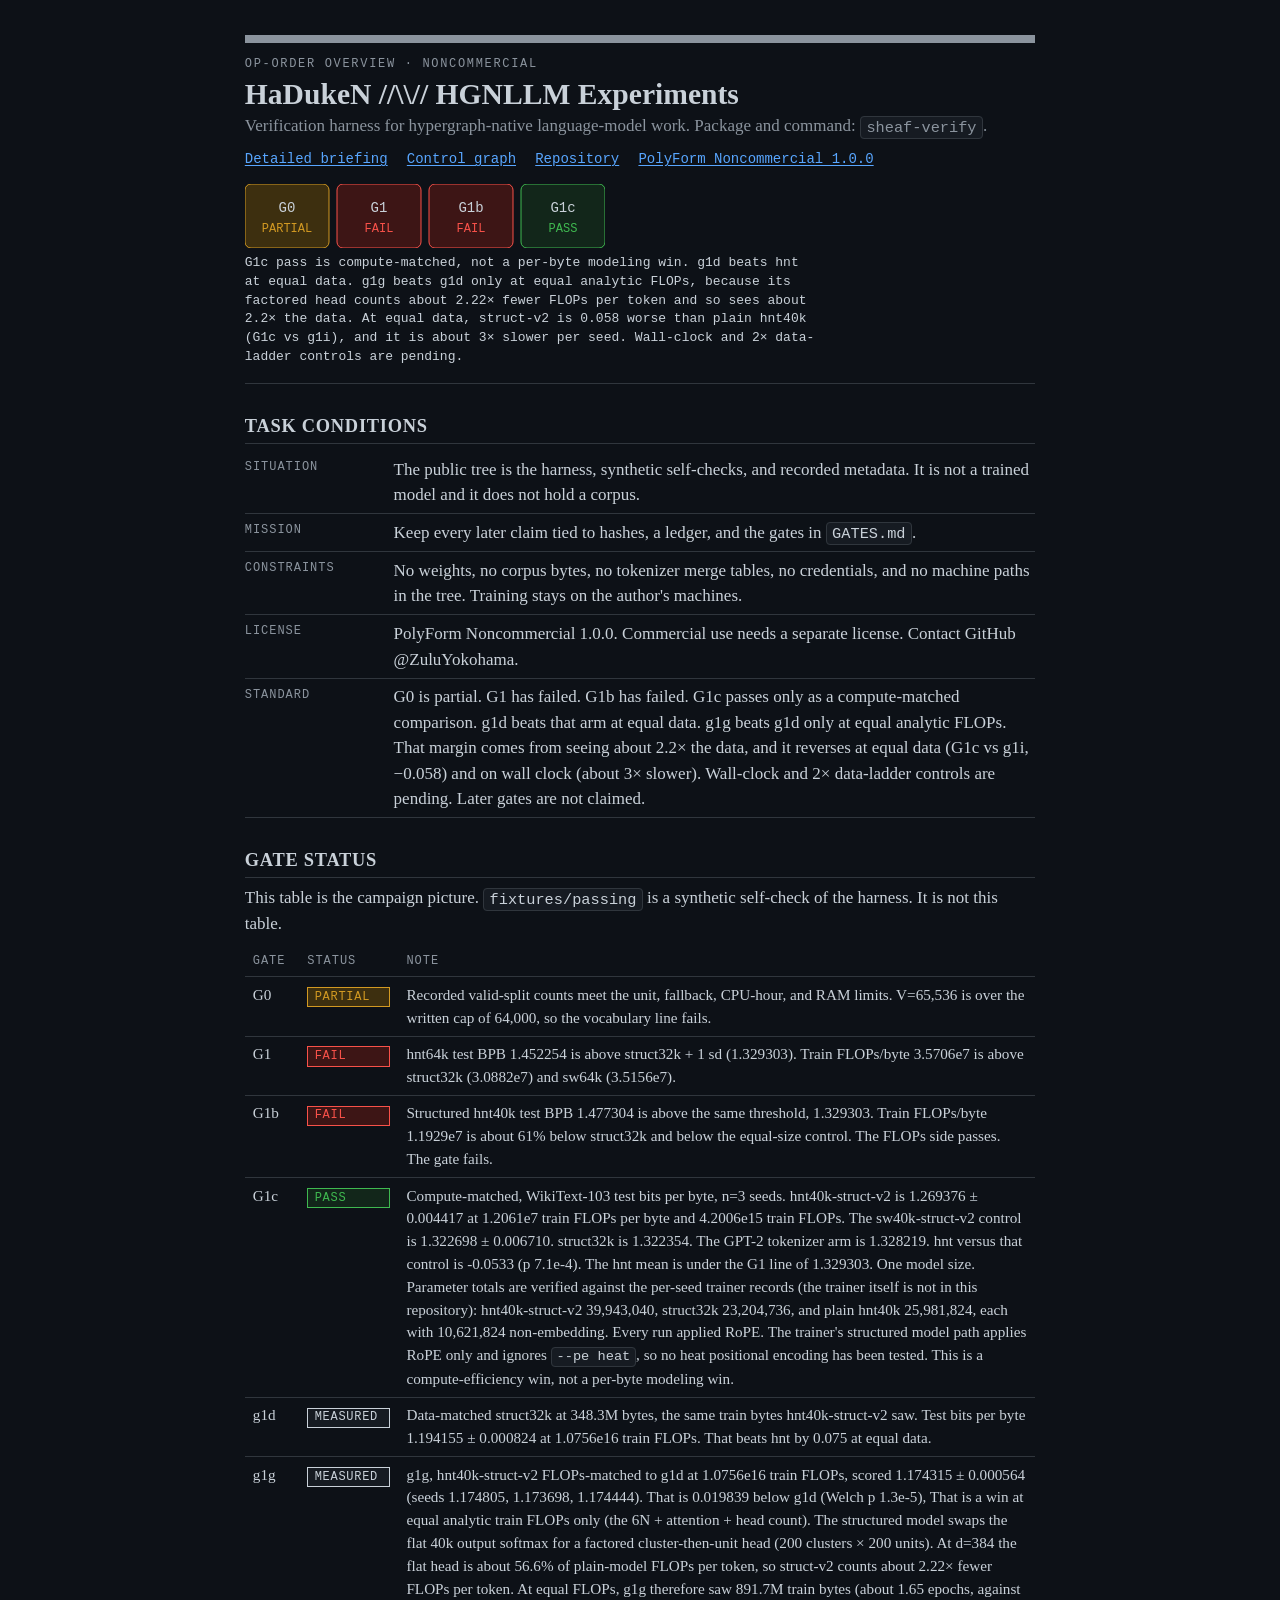
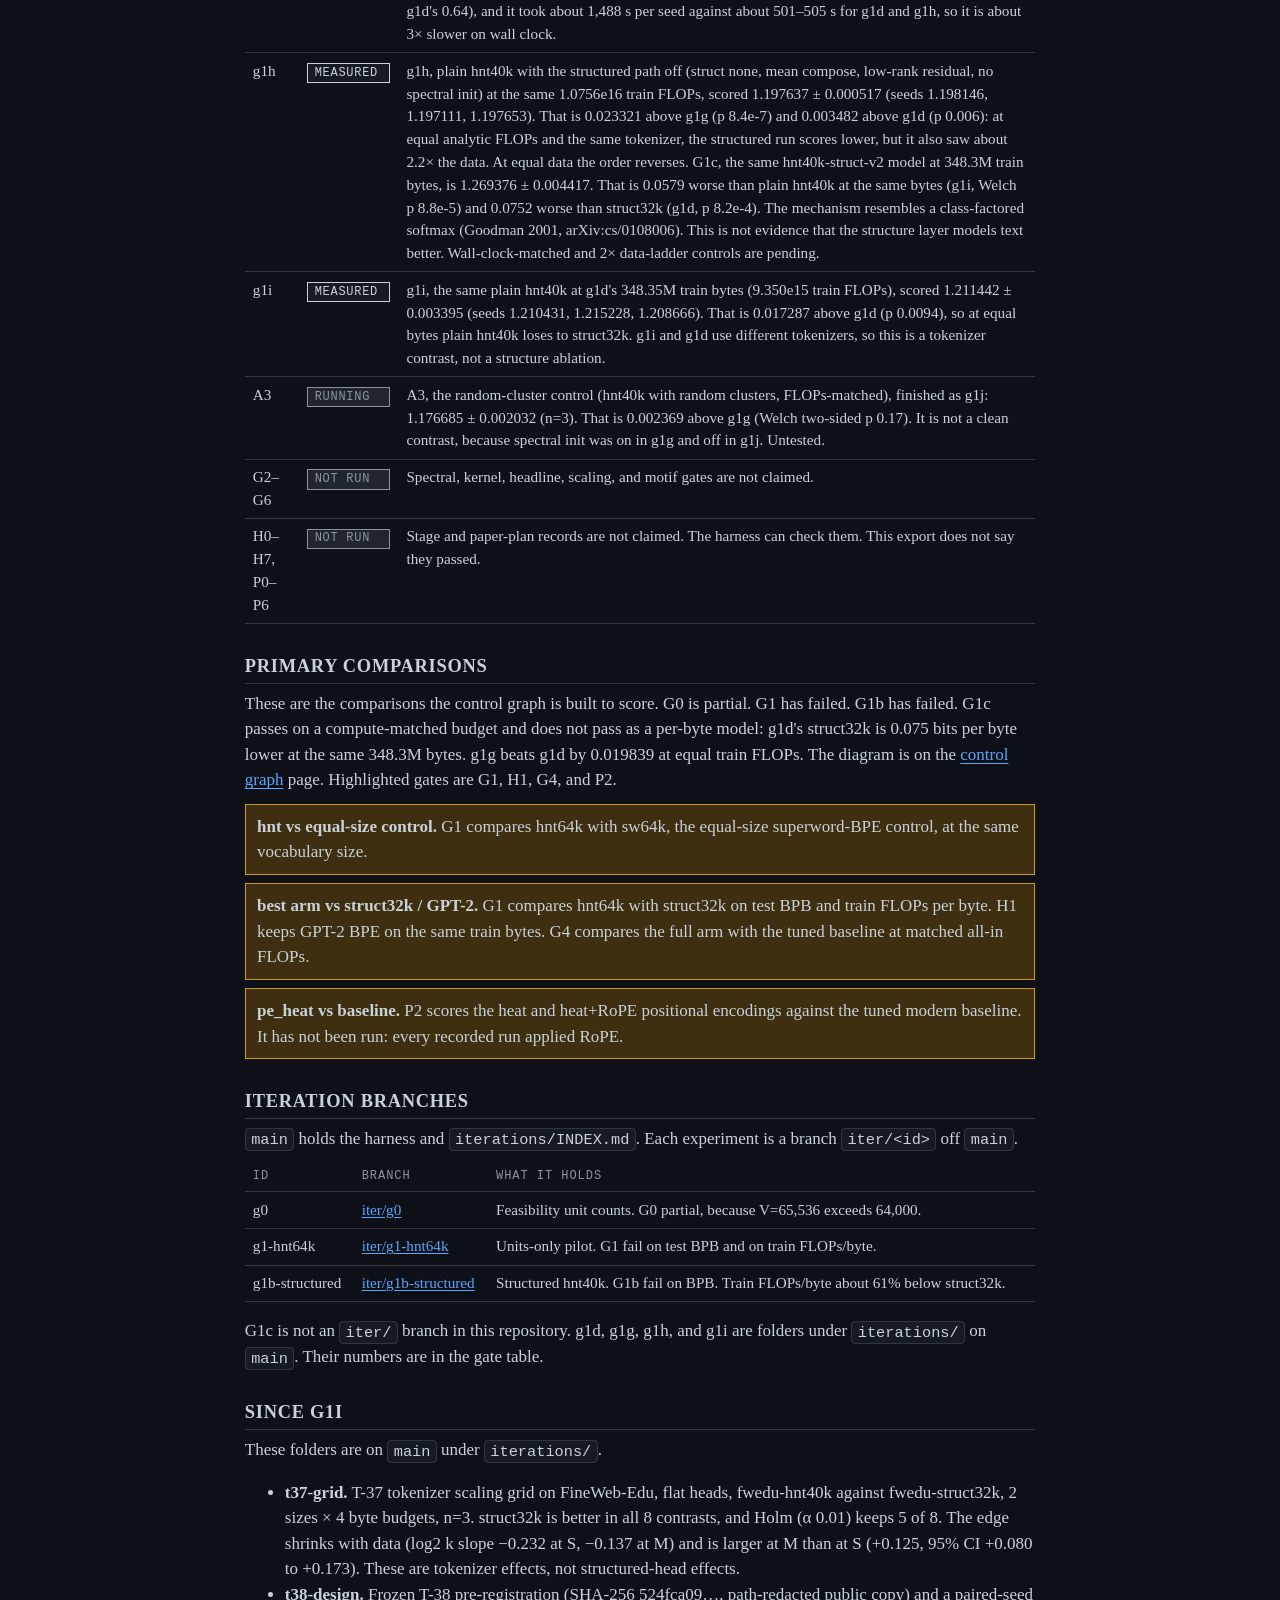
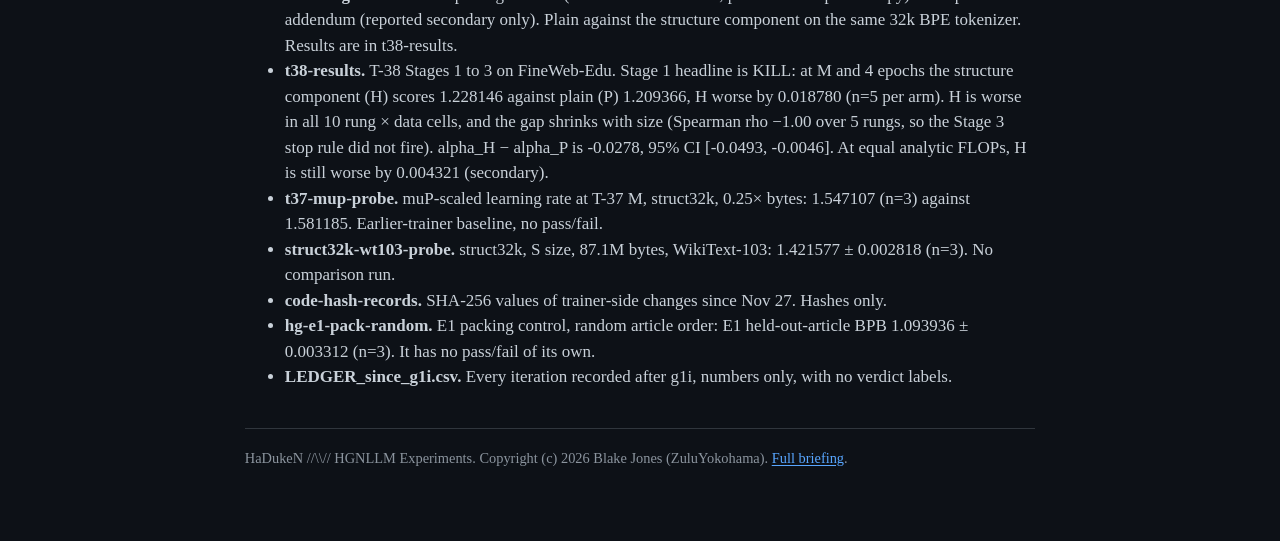
==== commit 6fed2d4f: "Index the new records; correct 'No T-38 result yet'; hash frozen t38-results JSON byte for byte" ====
--- a/docs/index.html
+++ b/docs/index.html
@@ -15,7 +15,6 @@
     <nav class="local">
       <a href="briefing.html">Detailed briefing</a>
       <a href="graph.html">Control graph</a>
-      <a href="HST-v1-briefing.html">HST-v1 briefing</a>
       <a href="https://github.com/ZuluYokohama/HaDukeNN_LLM">Repository</a>
       <a href="https://github.com/ZuluYokohama/HaDukeNN_LLM/blob/main/LICENSE">PolyForm Noncommercial 1.0.0</a>
     </nav>
@@ -168,9 +167,12 @@
   <p>These folders are on <code>main</code> under <code>iterations/</code>.</p>
   <ul>
     <li><strong>t37-grid.</strong> T-37 tokenizer scaling grid on FineWeb-Edu, flat heads, fwedu-hnt40k against fwedu-struct32k, 2 sizes × 4 byte budgets, n=3. struct32k is better in all 8 contrasts, and Holm (α 0.01) keeps 5 of 8. The edge shrinks with data (log2 k slope −0.232 at S, −0.137 at M) and is larger at M than at S (+0.125, 95% CI +0.080 to +0.173). These are tokenizer effects, not structured-head effects.</li>
-    <li><strong>t38-design.</strong> Frozen T-38 pre-registration (SHA-256 524fca09…, path-redacted public copy) and a paired-seed addendum (reported secondary only). Plain against the structure component on the same 32k BPE tokenizer. No result yet.</li>
+    <li><strong>t38-design.</strong> Frozen T-38 pre-registration (SHA-256 524fca09…, path-redacted public copy) and a paired-seed addendum (reported secondary only). Plain against the structure component on the same 32k BPE tokenizer. Results are in t38-results.</li>
+    <li><strong>t38-results.</strong> T-38 Stages 1 to 3 on FineWeb-Edu. Stage 1 headline is KILL: at M and 4 epochs the structure component (H) scores 1.228146 against plain (P) 1.209366, H worse by 0.018780 (n=5 per arm). H is worse in all 10 rung × data cells, and the gap shrinks with size (Spearman rho −1.00 over 5 rungs, so the Stage 3 stop rule did not fire). alpha_H − alpha_P is -0.0278, 95% CI [-0.0493, -0.0046]. At equal analytic FLOPs, H is still worse by 0.004321 (secondary).</li>
+    <li><strong>t37-mup-probe.</strong> muP-scaled learning rate at T-37 M, struct32k, 0.25× bytes: 1.547107 (n=3) against 1.581185. Earlier-trainer baseline, no pass/fail.</li>
+    <li><strong>struct32k-wt103-probe.</strong> struct32k, S size, 87.1M bytes, WikiText-103: 1.421577 ± 0.002818 (n=3). No comparison run.</li>
+    <li><strong>code-hash-records.</strong> SHA-256 values of trainer-side changes since Nov 27. Hashes only.</li>
     <li><strong>hg-e1-pack-random.</strong> E1 packing control, random article order: E1 held-out-article BPB 1.093936 ± 0.003312 (n=3). It has no pass/fail of its own.</li>
-    <li><strong>t39-frontier-blueprint.</strong> Next-level verification blueprint: 256 × 128 Tensor-Core-aligned spectral cluster geometry, noise-buffered Stage-3 L-fit proposal, verified train-only hg-v3 metadata gate, and T-39 two-part large-vocabulary plus sheaf KV-prefix pre-registration template.</li>
     <li><strong>LEDGER_since_g1i.csv.</strong> Every iteration recorded after g1i, numbers only, with no verdict labels.</li>
   </ul>
 
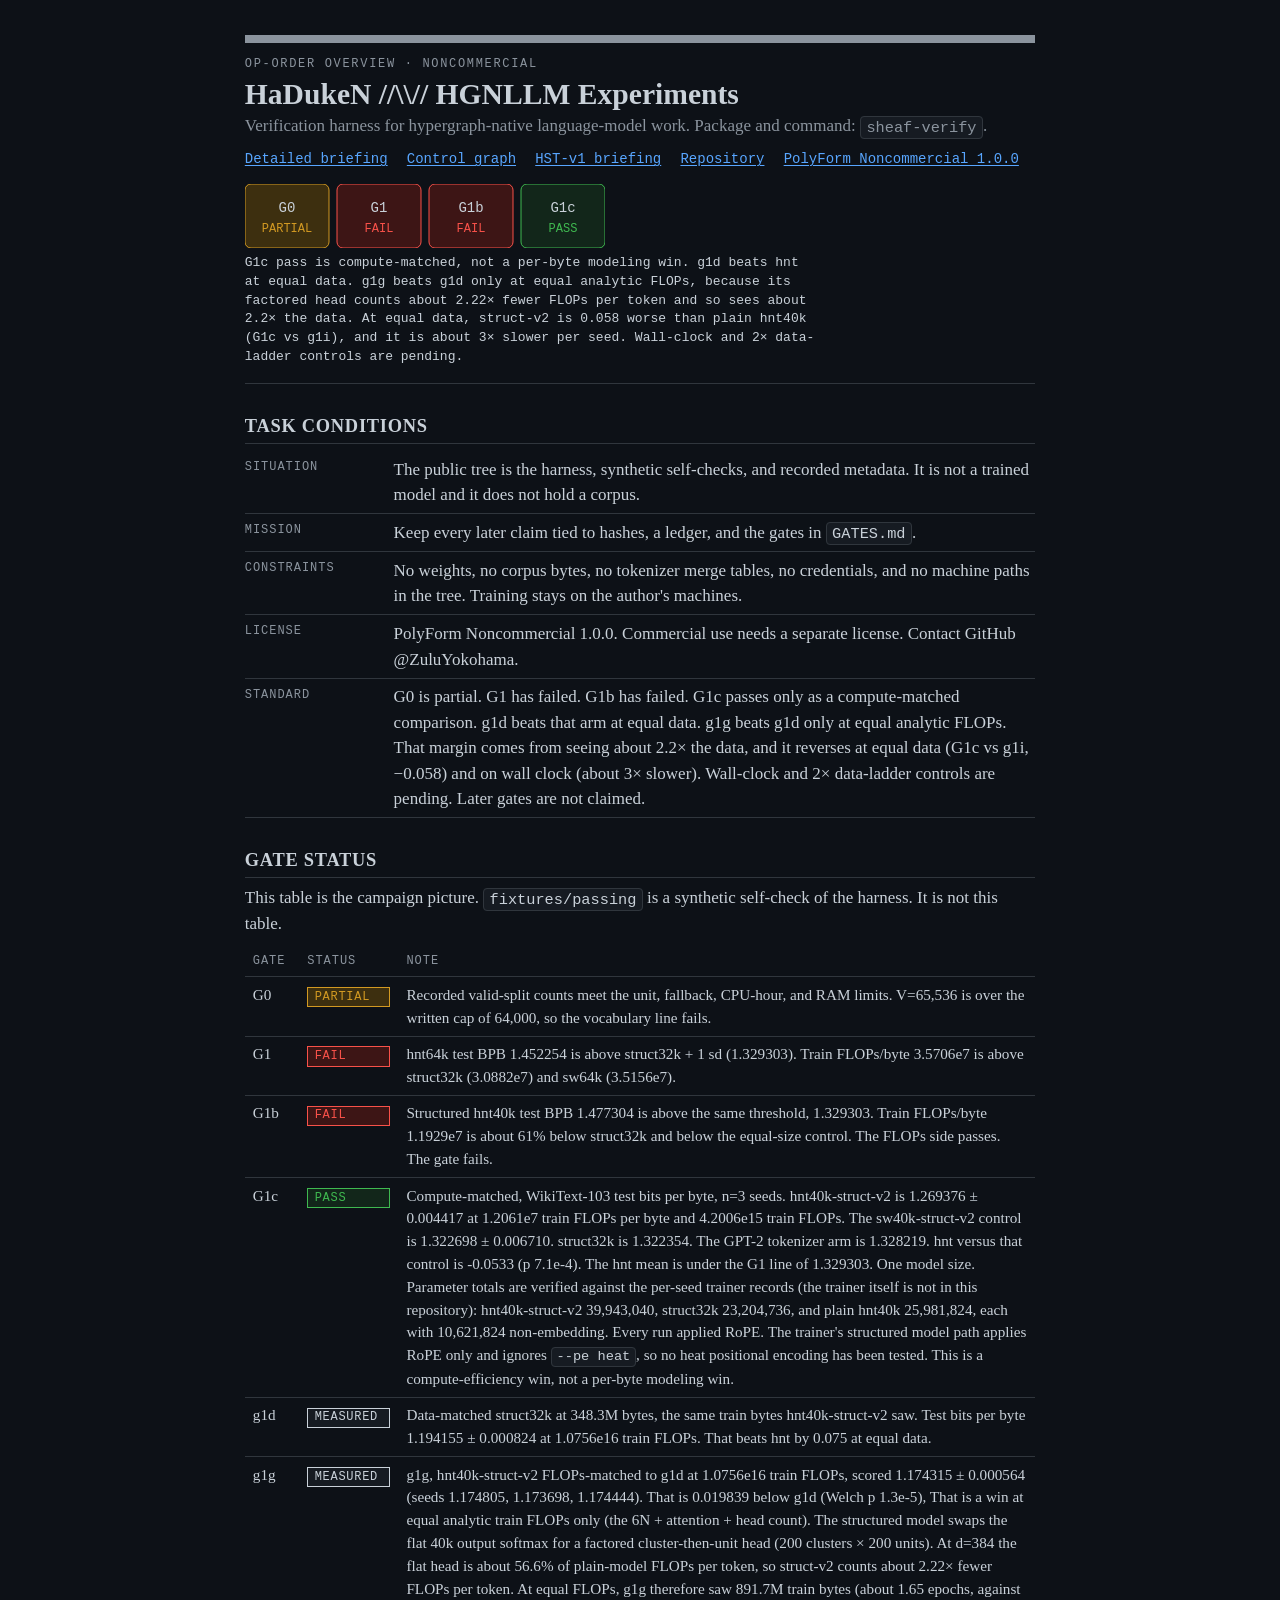
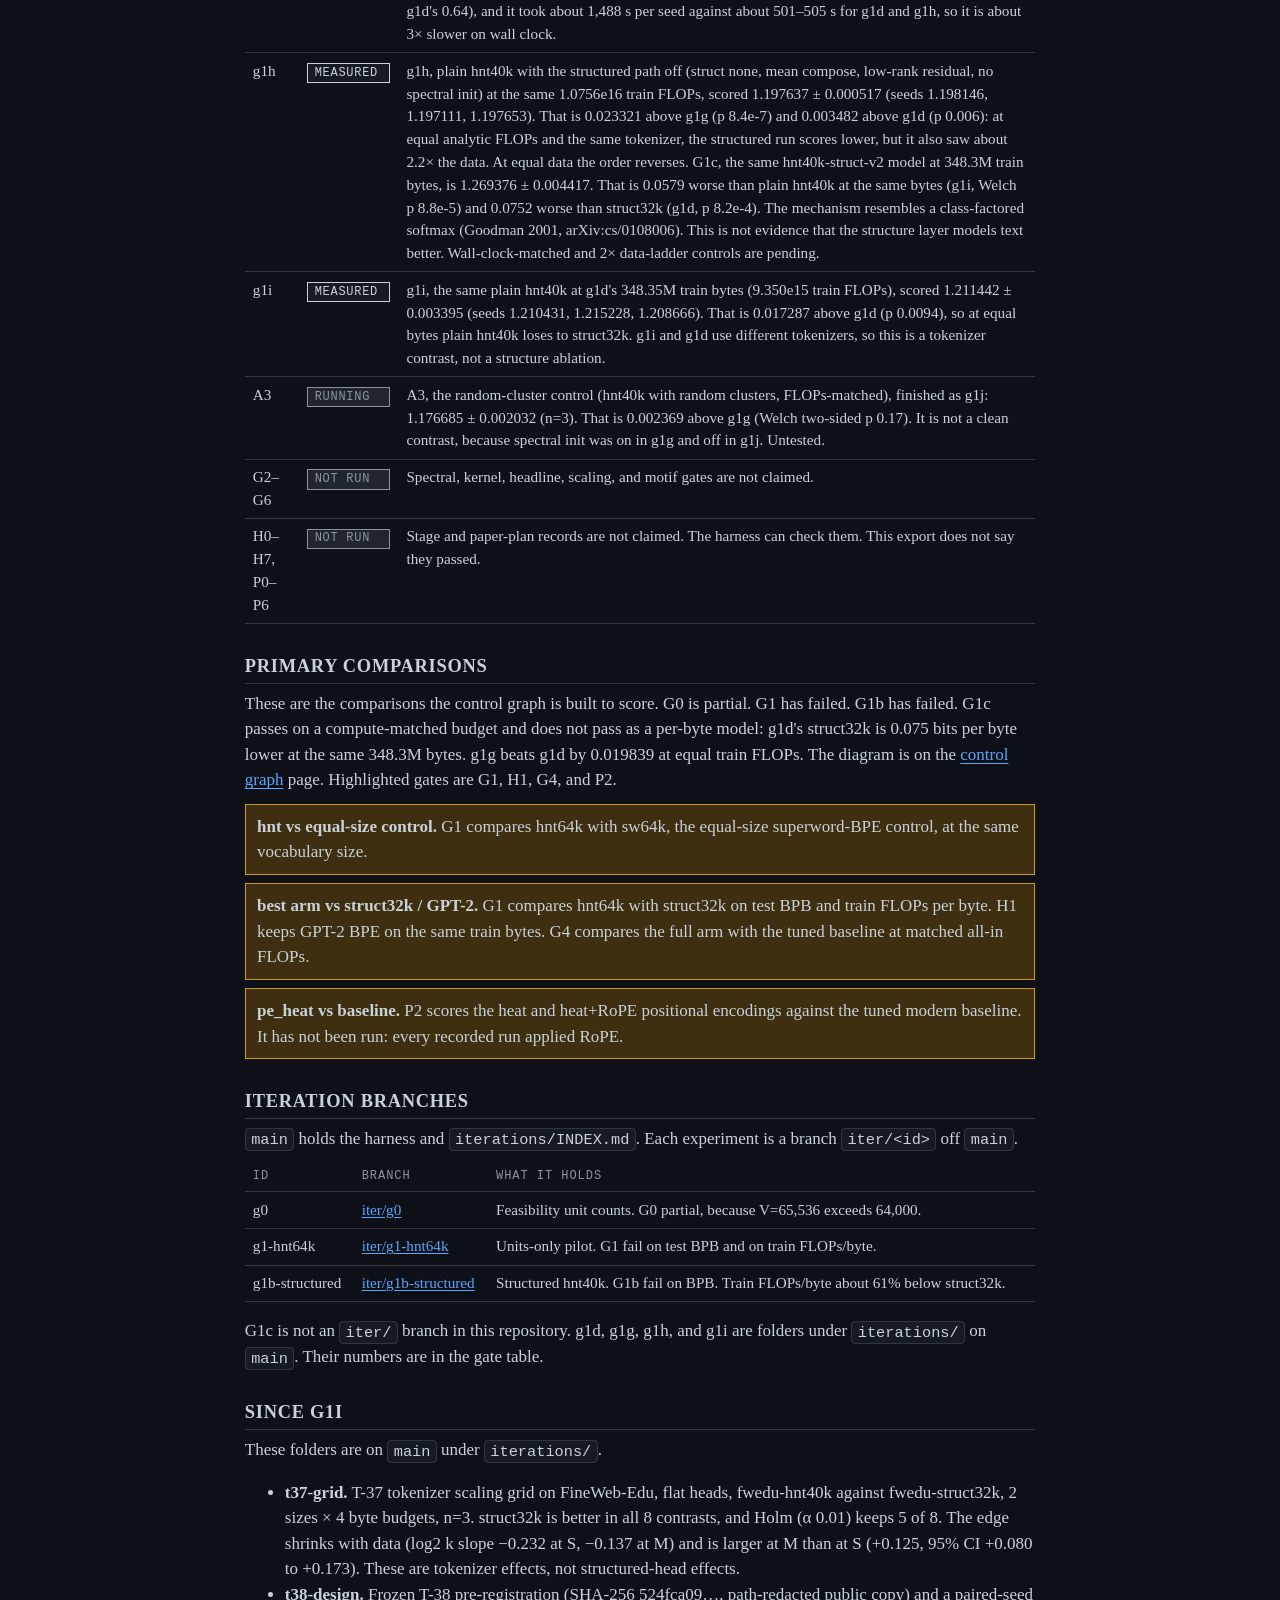
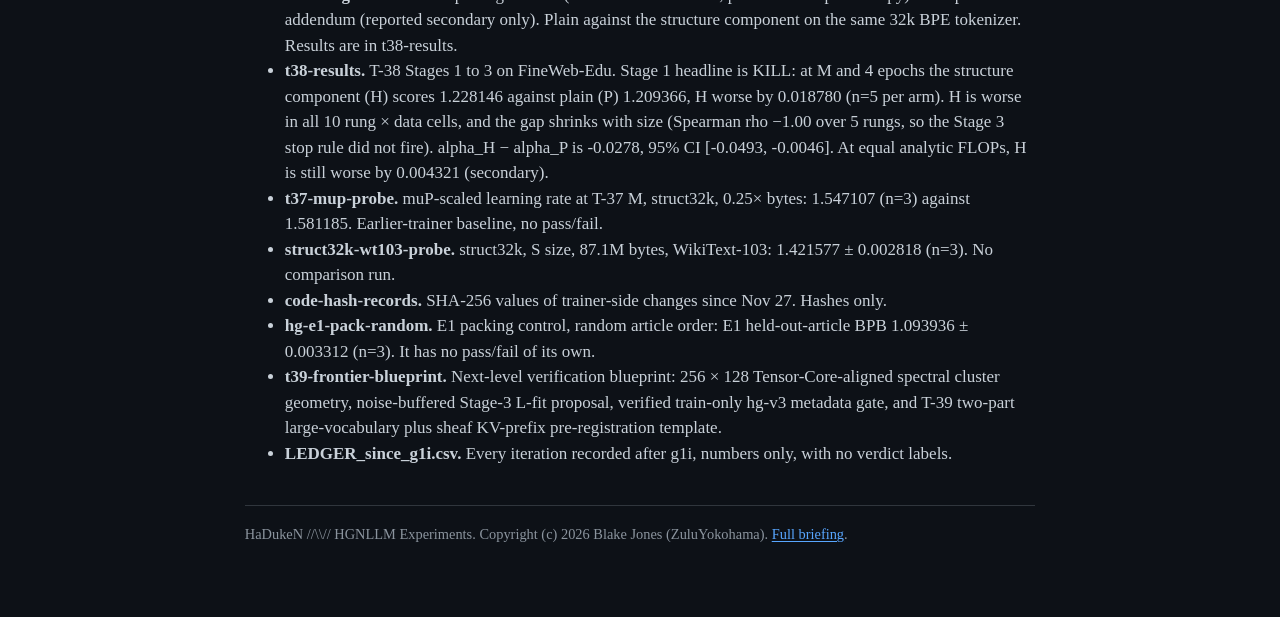
==== commit 52e6d46a: "Merge PR #13: unify Snapdragon/LapBeast v1.2.0, resolve PR #11/#12/#13 reviews, C0 kernel + RLM + An" ====
--- a/docs/index.html
+++ b/docs/index.html
@@ -15,6 +15,7 @@
     <nav class="local">
       <a href="briefing.html">Detailed briefing</a>
       <a href="graph.html">Control graph</a>
+      <a href="HST-v1-briefing.html">HST-v1 briefing</a>
       <a href="https://github.com/ZuluYokohama/HaDukeNN_LLM">Repository</a>
       <a href="https://github.com/ZuluYokohama/HaDukeNN_LLM/blob/main/LICENSE">PolyForm Noncommercial 1.0.0</a>
     </nav>
@@ -173,6 +174,7 @@
     <li><strong>struct32k-wt103-probe.</strong> struct32k, S size, 87.1M bytes, WikiText-103: 1.421577 ± 0.002818 (n=3). No comparison run.</li>
     <li><strong>code-hash-records.</strong> SHA-256 values of trainer-side changes since Nov 27. Hashes only.</li>
     <li><strong>hg-e1-pack-random.</strong> E1 packing control, random article order: E1 held-out-article BPB 1.093936 ± 0.003312 (n=3). It has no pass/fail of its own.</li>
+    <li><strong>t39-frontier-blueprint.</strong> Next-level verification blueprint: 256 × 128 Tensor-Core-aligned spectral cluster geometry, noise-buffered Stage-3 L-fit proposal, verified train-only hg-v3 metadata gate, and T-39 two-part large-vocabulary plus sheaf KV-prefix pre-registration template.</li>
     <li><strong>LEDGER_since_g1i.csv.</strong> Every iteration recorded after g1i, numbers only, with no verdict labels.</li>
   </ul>
 
